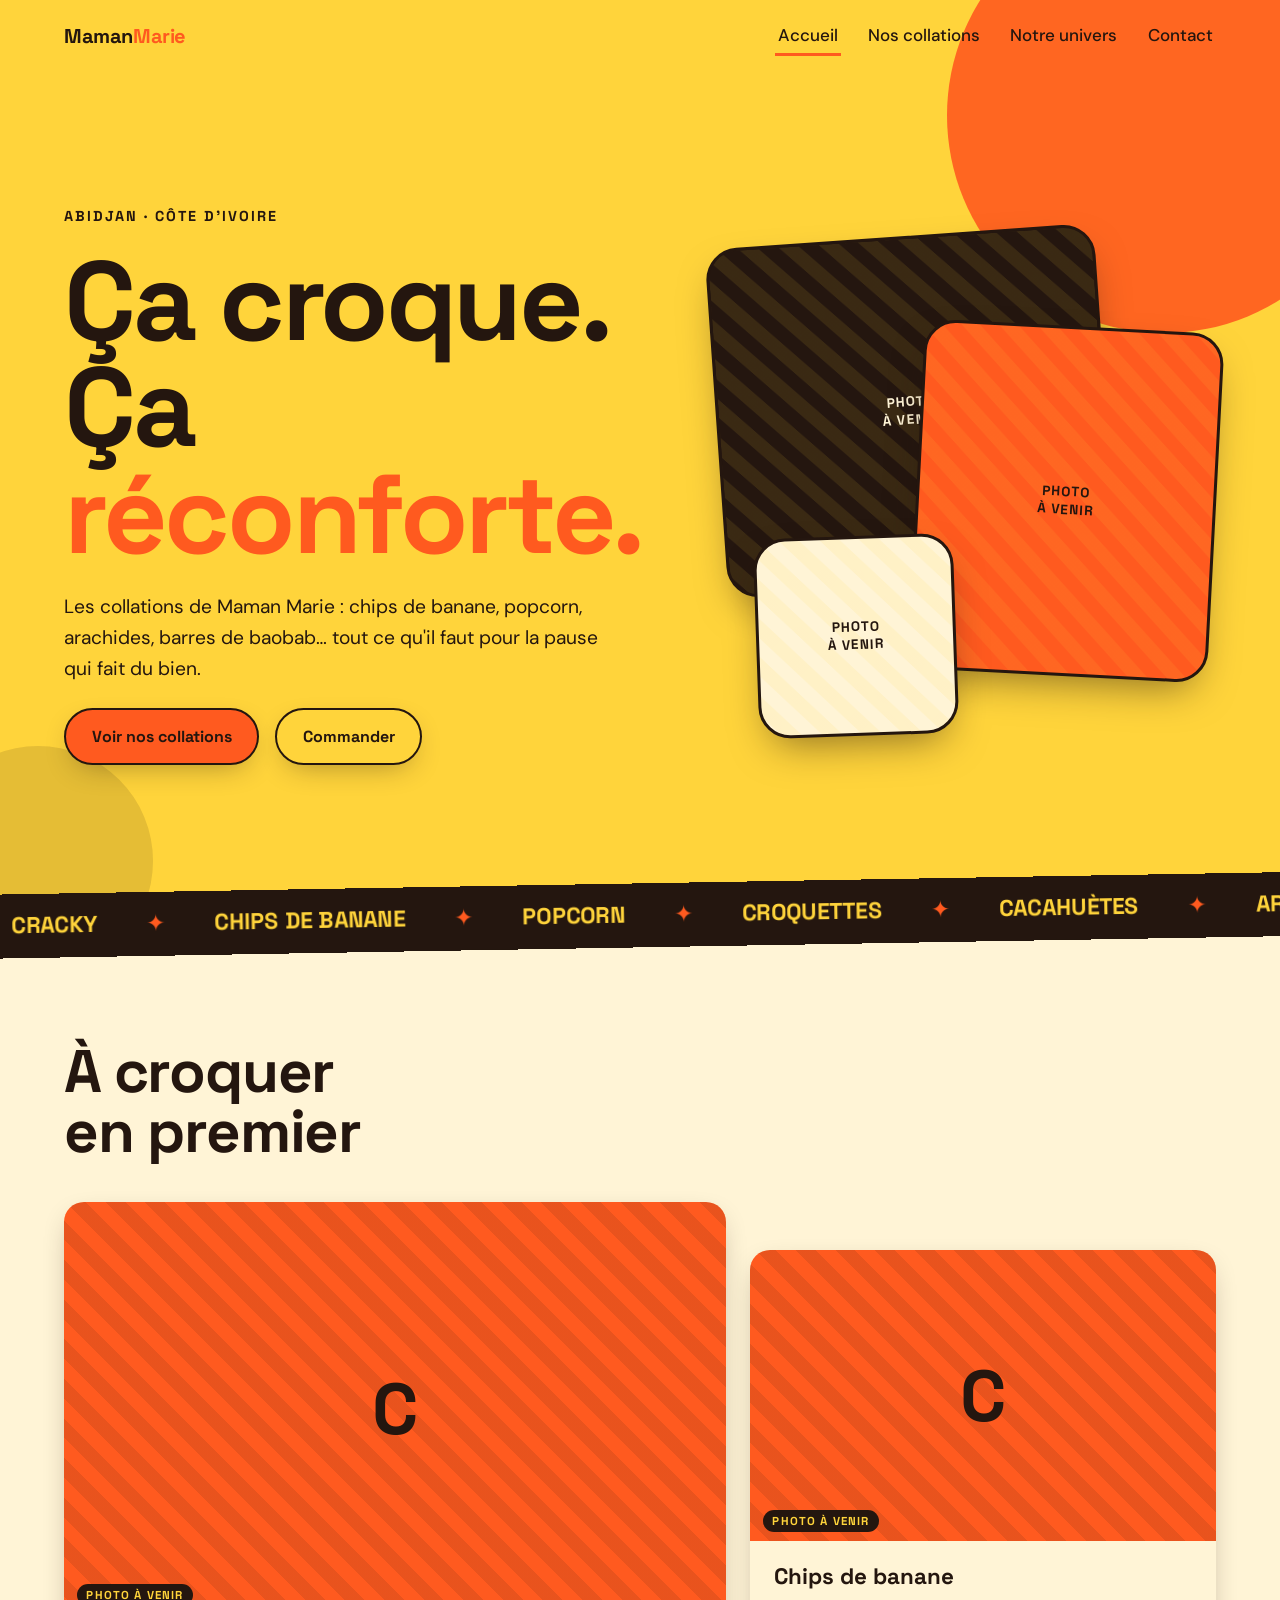
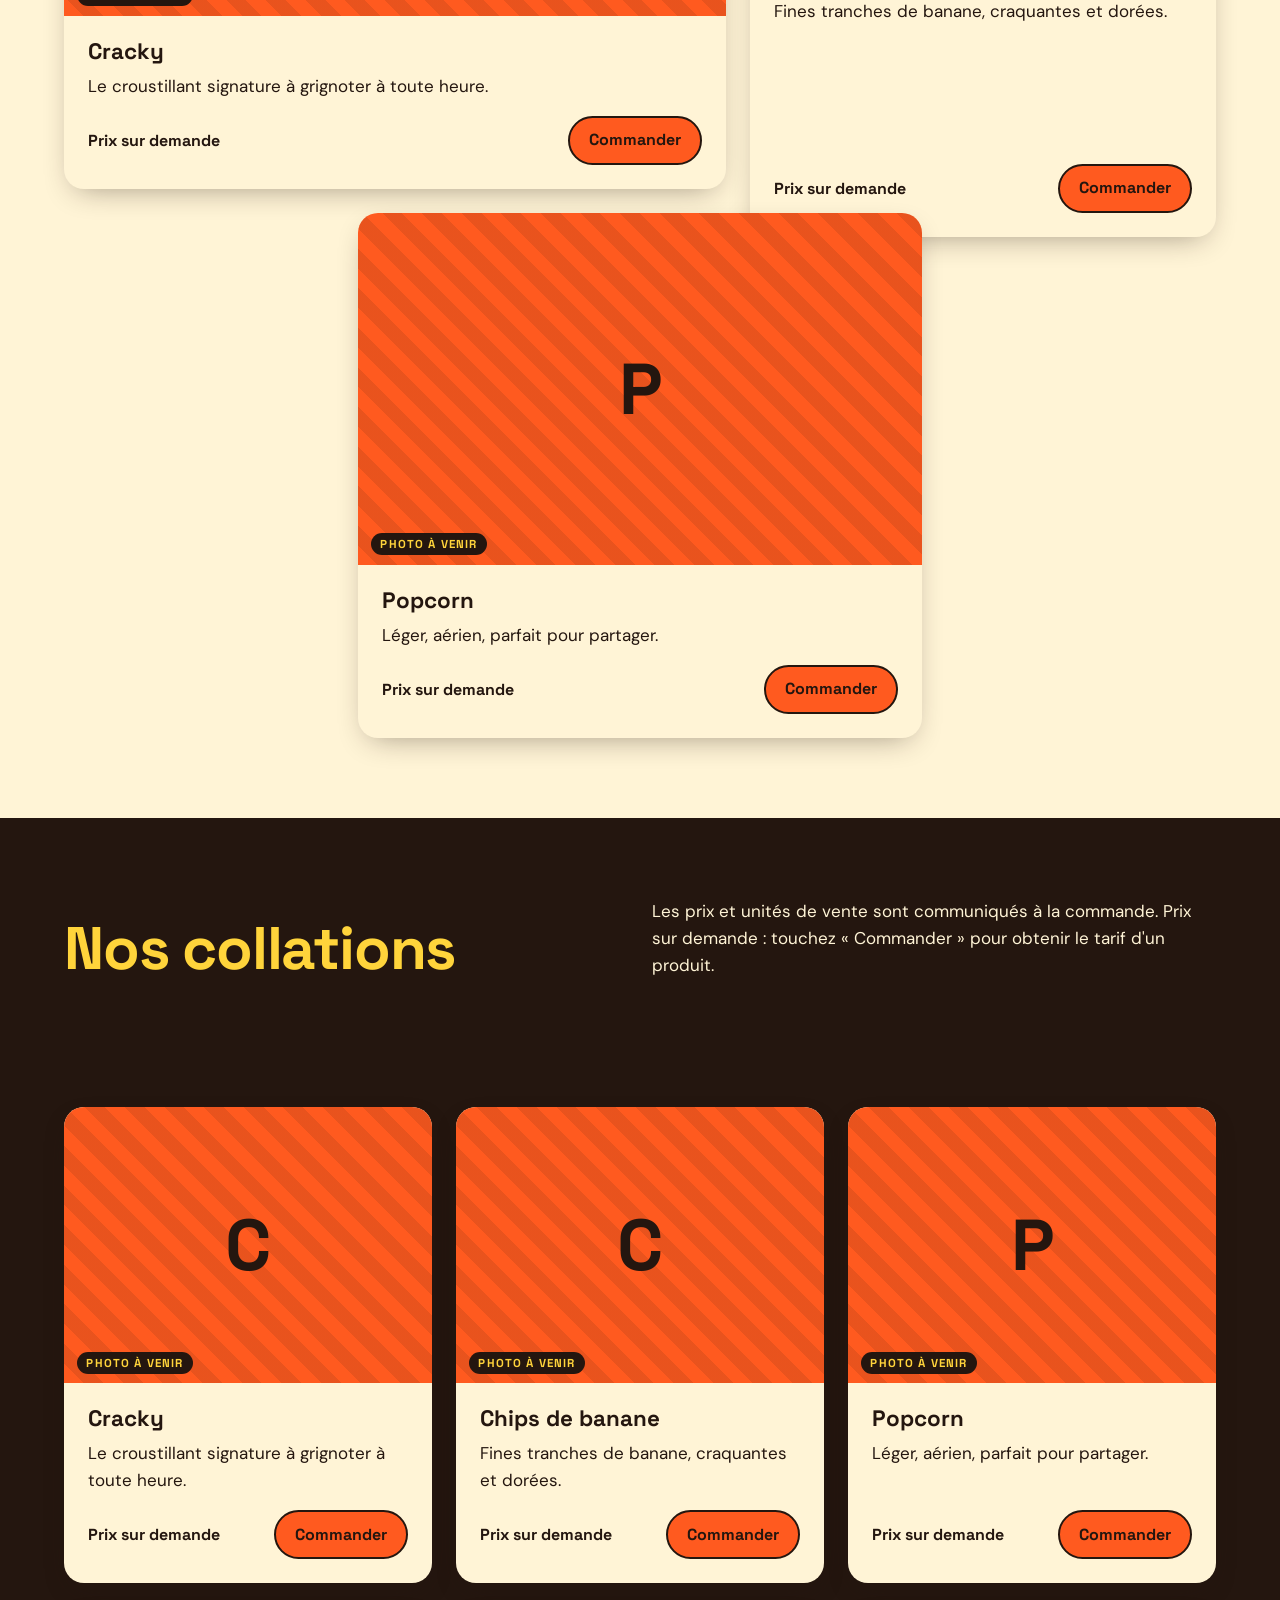
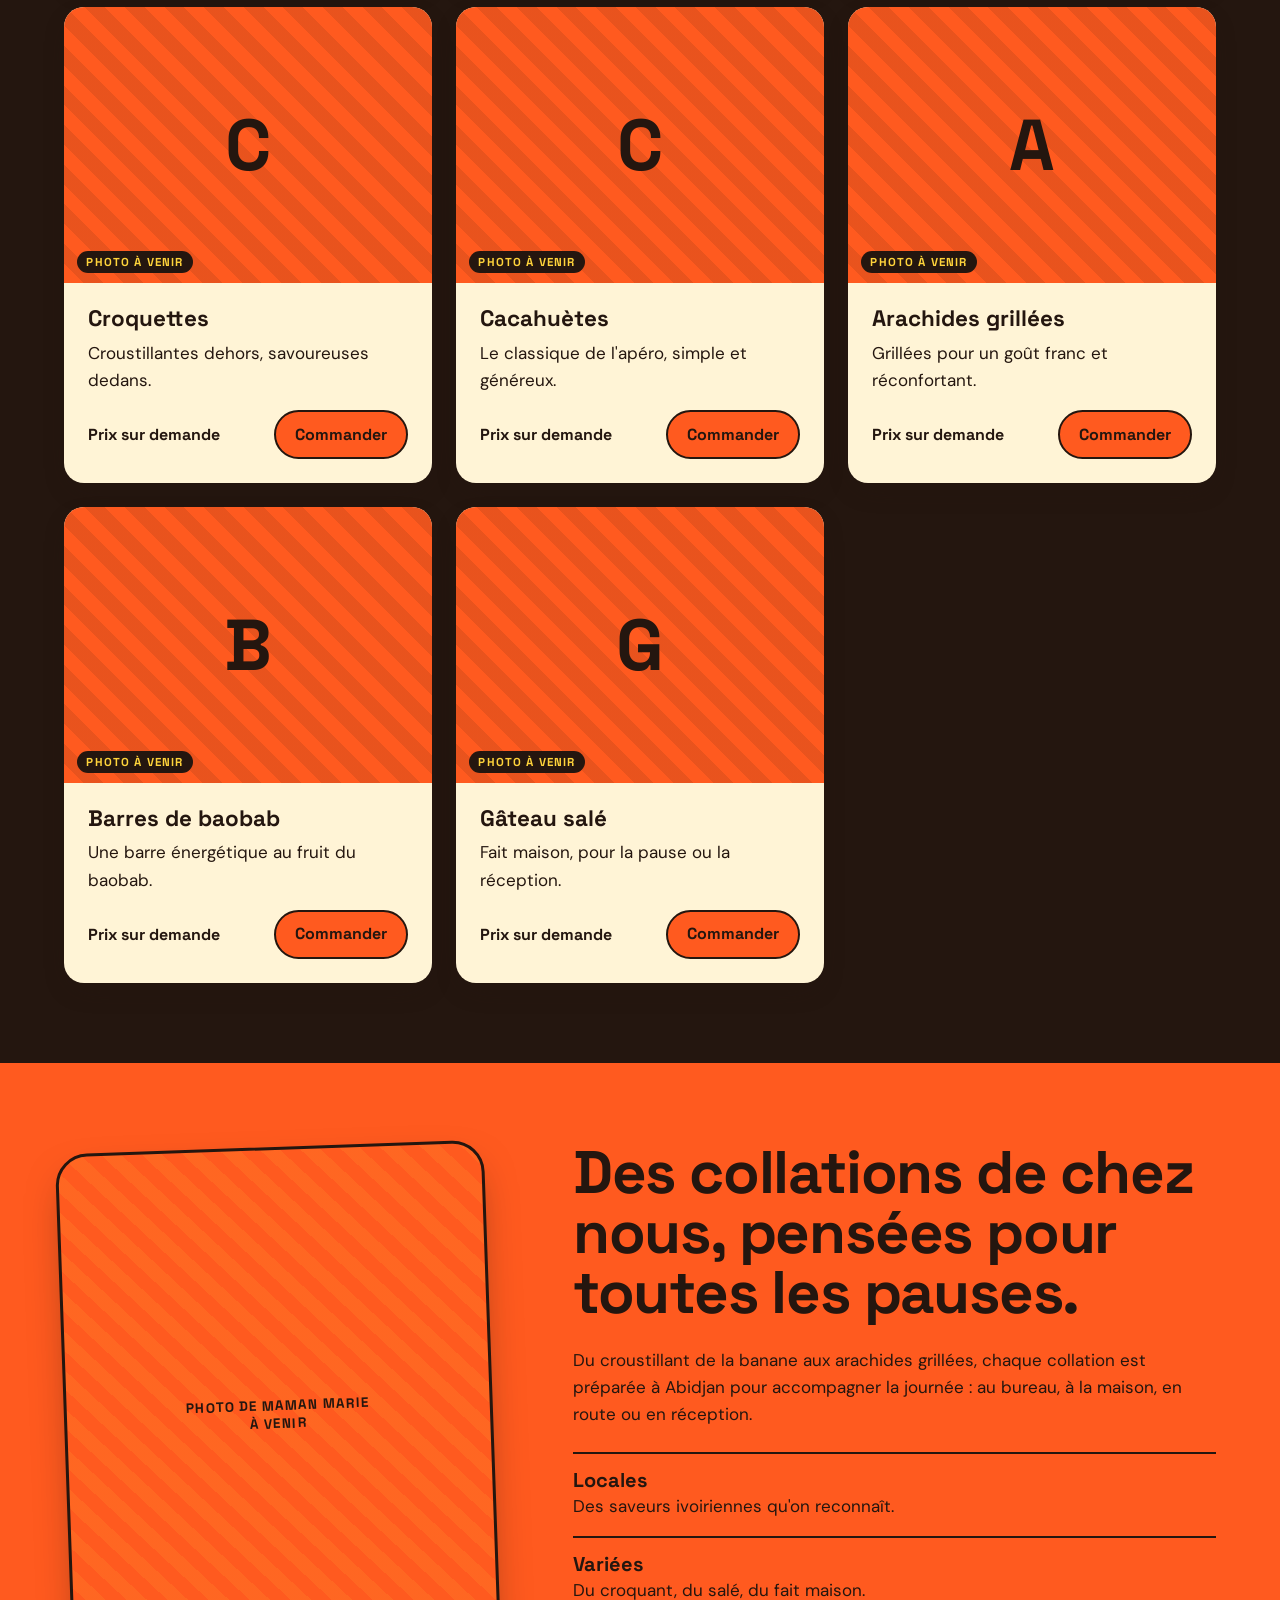
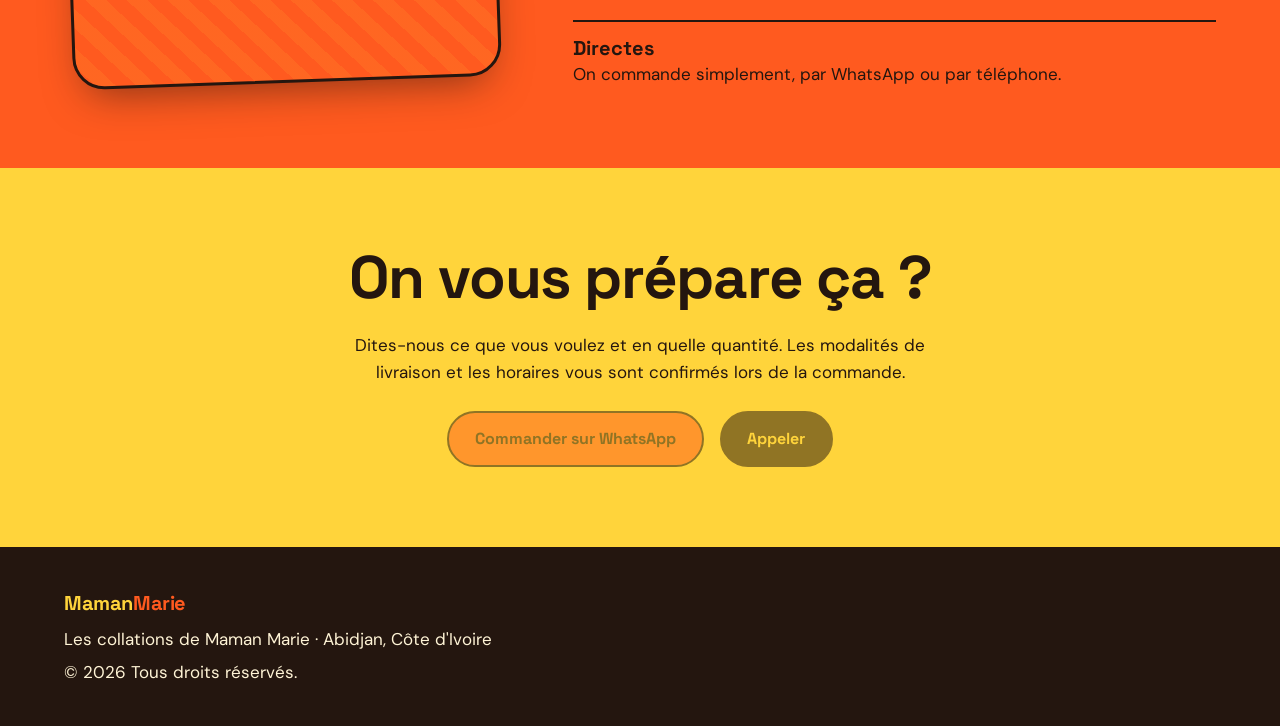
==== maman-marie/index.html @ f8eab205 "Initial commit: site Maman Marie" ====
<!DOCTYPE html>
<html lang="fr">
<head>
<meta charset="utf-8">
<meta name="viewport" content="width=device-width, initial-scale=1">
<title>Les collations de Maman Marie — Collations ivoiriennes à Abidjan</title>
<meta name="description" content="Cracky, chips de banane, popcorn, arachides, barres de baobab, gâteau salé : les collations de Maman Marie, à Abidjan. Commandez par WhatsApp ou par téléphone.">
<meta name="theme-color" content="#24160F">
<link rel="preconnect" href="https://fonts.googleapis.com">
<link rel="preconnect" href="https://fonts.gstatic.com" crossorigin>
<link href="https://fonts.googleapis.com/css2?family=DM+Sans:wght@400;500;700&family=Space+Grotesk:wght@500;700&display=swap" rel="stylesheet">
<link rel="stylesheet" href="assets/css/styles.css">
<script>var d=document.documentElement;d.classList.add('js');try{if(sessionStorage.getItem('intro'))d.classList.add('no-intro');else sessionStorage.setItem('intro','1')}catch(e){}</script>
</head>
<body>
<a class="skip" href="#main">Aller au contenu</a>
<div class="intro" id="intro" aria-hidden="true"><span>Maman Marie</span></div>
<div class="progress" id="progress" aria-hidden="true"></div>

<header class="nav" id="nav">
  <a class="brand" href="#accueil" aria-label="Les collations de Maman Marie — accueil">Maman<b>Marie</b></a>
  <button class="burger" id="burger" aria-expanded="false" aria-controls="menu" aria-label="Ouvrir le menu"><i></i><i></i></button>
  <nav id="menu" class="menu" aria-label="Navigation principale">
    <a href="#accueil">Accueil</a>
    <a href="#collations">Nos collations</a>
    <a href="#univers">Notre univers</a>
    <a href="#contact">Contact</a>
  </nav>
</header>

<main id="main">
<section class="hero" id="accueil" data-section>
  <span class="blob b1" data-parallax="0.08" aria-hidden="true"></span>
  <span class="blob b2" data-parallax="-0.06" aria-hidden="true"></span>
  <div class="hero-text">
    <p class="kicker stage" style="--d:.9s">Abidjan · Côte d'Ivoire</p>
    <h1 class="stage" style="--d:1s">Ça croque.<br>Ça <em>réconforte.</em></h1>
    <p class="lead stage" style="--d:1.15s">Les collations de Maman Marie : chips de banane, popcorn, arachides, barres de baobab… tout ce qu'il faut pour la pause qui fait du bien.</p>
    <div class="actions stage" style="--d:1.3s">
      <a class="btn btn-primary" href="#collations">Voir nos collations</a>
      <a class="btn btn-ghost" href="#contact">Commander</a>
    </div>
  </div>
  <div class="hero-visual stage" style="--d:1.2s" aria-hidden="true">
    <div class="tile t1"><span>Photo<br>à venir</span></div>
    <div class="tile t2"><span>Photo<br>à venir</span></div>
    <div class="tile t3"><span>Photo<br>à venir</span></div>
  </div>
</section>

<div class="marquee" aria-hidden="true"><div><span>Cracky</span><span>Chips de banane</span><span>Popcorn</span><span>Croquettes</span><span>Cacahuètes</span><span>Arachides grillées</span><span>Barres de baobab</span><span>Gâteau salé</span><span>Cracky</span><span>Chips de banane</span><span>Popcorn</span><span>Croquettes</span><span>Cacahuètes</span><span>Arachides grillées</span><span>Barres de baobab</span><span>Gâteau salé</span></div></div>

<section class="featured" aria-labelledby="t-feat">
  <h2 id="t-feat" class="reveal">À croquer<br>en premier</h2>
  <div class="feat-grid" id="featured"></div>
</section>

<section class="catalog" id="collations" data-section aria-labelledby="t-cat">
  <div class="sec-head">
    <h2 id="t-cat" class="reveal">Nos collations</h2>
    <p class="reveal">Les prix et unités de vente sont communiqués à la commande. Prix sur demande : touchez « Commander » pour obtenir le tarif d'un produit.</p>
  </div>
  <div class="filters reveal" role="group" aria-label="Filtrer les collations" id="filters">
    <button class="chip" data-filter="all" aria-pressed="true">Tout</button>
    <button class="chip" data-filter="croustillant" aria-pressed="false">Croustillant</button>
    <button class="chip" data-filter="graines" aria-pressed="false">Graines</button>
    <button class="chip" data-filter="maison" aria-pressed="false">Fait maison</button>
  </div>
  <p class="sr-only" id="count" aria-live="polite"></p>
  <ul class="grid" id="grid"></ul>
  <p class="empty" id="empty" hidden>Aucune collation dans cette catégorie pour le moment. <button class="link" data-filter-reset>Voir tout</button></p>
</section>

<section class="about" id="univers" data-section aria-labelledby="t-about">
  <div class="about-visual reveal" aria-hidden="true"><div class="tile t4"><span>Photo de Maman Marie<br>à venir</span></div></div>
  <div class="about-text">
    <h2 id="t-about" class="reveal">Des collations de chez nous, pensées pour toutes les pauses.</h2>
    <p class="reveal">Du croustillant de la banane aux arachides grillées, chaque collation est préparée à Abidjan pour accompagner la journée : au bureau, à la maison, en route ou en réception.</p>
    <ul class="points reveal">
      <li><b>Locales</b>Des saveurs ivoiriennes qu'on reconnaît.</li>
      <li><b>Variées</b>Du croquant, du salé, du fait maison.</li>
      <li><b>Directes</b>On commande simplement, par WhatsApp ou par téléphone.</li>
    </ul>
  </div>
</section>

<section class="contact" id="contact" data-section aria-labelledby="t-contact">
  <h2 id="t-contact" class="reveal">On vous prépare ça ?</h2>
  <p class="reveal">Dites-nous ce que vous voulez et en quelle quantité. Les modalités de livraison et les horaires vous sont confirmés lors de la commande.</p>
  <div class="actions reveal">
    <a class="btn btn-primary" data-wa href="#contact">Commander sur WhatsApp</a>
    <a class="btn btn-dark" data-call href="#contact">Appeler</a>
  </div>
  <p class="notice" id="contact-notice" hidden>Les numéros de contact seront affichés dès leur confirmation.</p>
</section>
</main>

<footer class="footer">
  <p class="brand">Maman<b>Marie</b></p>
  <p>Les collations de Maman Marie · Abidjan, Côte d'Ivoire</p>
  <p>© <span id="year"></span> Tous droits réservés.</p>
</footer>
<button class="totop" id="totop" aria-label="Retour en haut de page" hidden>↑</button>

<script src="assets/js/config.js"></script>
<script src="assets/js/main.js"></script>
</body>
</html>
---- maman-marie/assets/css/styles.css ----
:root{
  --orange:#FF5A1F;--yellow:#FFD43B;--cocoa:#24160F;
  --cocoa-80:rgba(36,22,15,.8);--cocoa-10:rgba(36,22,15,.1);--cream:#FFF4D6;--orange-d:#E04A12;
  --f-title:"Space Grotesk",system-ui,sans-serif;--f-text:"DM Sans",system-ui,sans-serif;
  --s1:.5rem;--s2:1rem;--s3:1.5rem;--s4:2.5rem;--s5:5rem;
  --r:20px;--r-lg:32px;--sh:0 10px 30px -12px rgba(36,22,15,.45);--sh-hi:0 18px 40px -14px rgba(36,22,15,.55);
  --t:.35s;--ease:cubic-bezier(.22,1,.36,1);--pad:clamp(1.25rem,5vw,4rem);
}
*{box-sizing:border-box;margin:0}
html{scroll-behavior:smooth;scroll-padding-top:5rem}
body{font:400 1.0625rem/1.6 var(--f-text);background:var(--cream);color:var(--cocoa);overflow-x:hidden}
h1,h2,h3,.brand,.btn,.chip{font-family:var(--f-title)}
h1{font-size:clamp(2.9rem,9vw,7rem);line-height:.95;letter-spacing:-.03em}
h1 em{font-style:normal;color:var(--orange)}
h2{font-size:clamp(2rem,5vw,3.75rem);line-height:1;letter-spacing:-.02em}
img{max-width:100%;display:block}
.sr-only{position:absolute;width:1px;height:1px;overflow:hidden;clip:rect(0 0 0 0)}
.skip{position:fixed;left:1rem;top:-4rem;z-index:100;background:var(--yellow);padding:.6rem 1rem;border-radius:8px;font-weight:700}
.skip:focus{top:1rem}
:focus-visible{outline:3px solid var(--cocoa);outline-offset:3px;box-shadow:0 0 0 6px var(--yellow)}

/* Intro (non bloquante) */
.intro{position:fixed;inset:0;z-index:90;background:var(--cocoa);display:grid;place-items:center;pointer-events:none;animation:introOut .9s var(--ease) 1s forwards}
.intro span{font:700 clamp(2rem,8vw,5rem)/1 var(--f-title);color:var(--yellow);opacity:0;animation:introIn .7s var(--ease) .2s forwards}
@keyframes introIn{from{opacity:0;transform:translateY(24px)}to{opacity:1;transform:none}}
@keyframes introOut{to{opacity:0;visibility:hidden;transform:translateY(-8%)}}
.no-intro .intro{display:none}
.progress{position:fixed;top:0;left:0;height:4px;width:100%;background:var(--orange);transform:scaleX(0);transform-origin:0 50%;z-index:70}

/* Navigation */
.nav{position:fixed;inset:0 0 auto 0;z-index:60;display:flex;justify-content:space-between;align-items:center;padding:1rem var(--pad);transition:transform var(--t) var(--ease),background var(--t),padding var(--t)}
.nav.scrolled{background:rgba(36,22,15,.94);backdrop-filter:blur(8px);padding-block:.6rem;color:var(--cream)}
.nav.hidden{transform:translateY(-100%)}
.brand{font-weight:700;font-size:1.25rem;text-decoration:none;color:inherit;letter-spacing:-.02em}
.brand b{color:var(--orange)}
.menu{display:flex;gap:var(--s3)}
.menu a{font-weight:500;text-decoration:none;color:inherit;padding:.4rem .2rem;position:relative}
.menu a::after{content:"";position:absolute;left:0;right:0;bottom:0;height:3px;background:var(--orange);transform:scaleX(0);transform-origin:left;transition:transform var(--t) var(--ease)}
.menu a:hover::after,.menu a.active::after{transform:scaleX(1)}
.burger{display:none;width:48px;height:48px;border:0;background:var(--yellow);border-radius:50%;cursor:pointer;position:relative}
.burger i{position:absolute;left:14px;right:14px;height:3px;background:var(--cocoa);border-radius:2px;transition:transform var(--t) var(--ease)}
.burger i:first-child{top:19px}.burger i:last-child{top:27px}
.burger[aria-expanded=true] i:first-child{transform:translateY(4px) rotate(45deg)}
.burger[aria-expanded=true] i:last-child{transform:translateY(-4px) rotate(-45deg)}

/* Buttons */
.btn{display:inline-flex;align-items:center;justify-content:center;min-height:52px;padding:.85rem 1.6rem;border:2px solid var(--cocoa);border-radius:999px;font-weight:700;font-size:1rem;text-decoration:none;cursor:pointer;color:var(--cocoa);box-shadow:var(--sh);transition:transform var(--t) var(--ease),box-shadow var(--t),background var(--t)}
.btn-primary{background:var(--orange)}
.btn-ghost{background:var(--yellow)}
.btn-dark{background:var(--cocoa);color:var(--yellow)}
.btn:hover{transform:translateY(-3px);box-shadow:var(--sh-hi)}
.btn-primary:hover{background:var(--orange-d)}
.btn:active{transform:translateY(0) scale(.97);box-shadow:none}
.btn[aria-disabled=true],.btn:disabled{opacity:.5;cursor:not-allowed;transform:none;box-shadow:none}
.actions{display:flex;flex-wrap:wrap;gap:var(--s2)}

/* Hero */
.hero{position:relative;min-height:100svh;padding:7rem var(--pad) var(--s4);display:grid;grid-template-columns:1.1fr .9fr;gap:var(--s4);align-items:center;background:var(--yellow);overflow:hidden}
.hero-text{position:relative;z-index:2;display:grid;gap:var(--s3);justify-items:start}
.kicker{font:700 .9rem var(--f-title);letter-spacing:.14em;text-transform:uppercase}
.lead{max-width:34rem;font-size:1.2rem}
.blob{position:absolute;border-radius:50%;pointer-events:none;will-change:transform}
.b1{width:34vw;height:34vw;right:-8vw;top:-8vw;background:var(--orange);opacity:.9}
.b2{width:18vw;height:18vw;left:-6vw;bottom:-6vw;background:var(--cocoa);opacity:.12}
.hero-visual{position:relative;z-index:2;aspect-ratio:1;max-width:34rem;width:100%;justify-self:center}
.tile{position:absolute;display:grid;place-items:center;text-align:center;font:700 .85rem/1.3 var(--f-title);text-transform:uppercase;letter-spacing:.08em;color:var(--cream);background:var(--cocoa);border:3px solid var(--cocoa);border-radius:var(--r-lg);box-shadow:var(--sh-hi);background-image:repeating-linear-gradient(45deg,transparent 0 14px,rgba(255,212,59,.1) 14px 28px)}
.t1{inset:0 22% 30% 0;transform:rotate(-4deg)}
.t2{inset:18% 0 12% 40%;transform:rotate(3deg);background-color:var(--orange);color:var(--cocoa)}
.t3{inset:60% 52% 0 8%;transform:rotate(-2deg);background-color:var(--cream);color:var(--cocoa)}
.t4{position:relative;aspect-ratio:4/5;width:100%;transform:rotate(-2deg);background-color:var(--orange);color:var(--cocoa)}
.js .stage{opacity:0;transform:translateY(28px);animation:stageIn .8s var(--ease) var(--d,0s) forwards}
.no-intro .stage{animation-delay:0s}
@keyframes stageIn{to{opacity:1;transform:none}}

/* Marquee */
.marquee{background:var(--cocoa);color:var(--yellow);overflow:hidden;white-space:nowrap;padding:1rem 0;transform:rotate(-1deg) scale(1.02);margin:-1rem 0 0;position:relative;z-index:3}
.marquee div{display:inline-flex;animation:slide 40s linear infinite}
.marquee span{font:700 1.4rem var(--f-title);padding:0 1.5rem;text-transform:uppercase}
.marquee span::after{content:"✦";margin-left:3rem;color:var(--orange)}
@keyframes slide{to{transform:translateX(-50%)}}

/* Sections */
section{padding:var(--s5) var(--pad)}
.featured{padding-top:calc(var(--s5) + 1rem)}
.feat-grid{display:grid;grid-template-columns:repeat(12,1fr);gap:var(--s3);margin-top:var(--s4)}
.feat-grid .card:nth-child(1){grid-column:span 7}
.feat-grid .card:nth-child(2){grid-column:span 5;margin-top:3rem}
.feat-grid .card:nth-child(3){grid-column:4 / span 6}
.catalog{background:var(--cocoa);color:var(--cream)}
.catalog h2{color:var(--yellow)}
.sec-head{display:grid;grid-template-columns:1fr 1fr;gap:var(--s3);align-items:end;margin-bottom:var(--s4)}
.filters{display:flex;flex-wrap:wrap;gap:var(--s1);margin-bottom:var(--s4)}
.chip{min-height:48px;padding:.5rem 1.3rem;border-radius:999px;border:2px solid var(--yellow);background:transparent;color:var(--yellow);font-weight:700;font-size:1rem;cursor:pointer;transition:background var(--t),color var(--t),transform var(--t) var(--ease)}
.chip:hover{transform:translateY(-2px)}
.chip[aria-pressed=true]{background:var(--yellow);color:var(--cocoa)}
.grid{list-style:none;padding:0;display:grid;grid-template-columns:repeat(auto-fill,minmax(min(100%,17rem),1fr));gap:var(--s3)}
.empty{text-align:center;padding:var(--s4);font-size:1.2rem}
.link{background:none;border:0;color:var(--yellow);font:inherit;text-decoration:underline;cursor:pointer;min-height:44px}

/* Cards */
.card{background:var(--cream);color:var(--cocoa);border-radius:var(--r);overflow:hidden;display:flex;flex-direction:column;box-shadow:var(--sh);transition:transform var(--t) var(--ease),box-shadow var(--t);height:100%}
.card:hover{transform:translateY(-6px);box-shadow:var(--sh-hi)}
.card .media{aspect-ratio:4/3;overflow:hidden;background:var(--cocoa);display:grid;place-items:center;position:relative}
.card .media img,.card .ph{width:100%;height:100%;object-fit:cover;transition:transform .6s var(--ease)}
.card:hover .media img,.card:hover .ph{transform:scale(1.06)}
.ph{display:grid;place-items:center;background:var(--orange);background-image:repeating-linear-gradient(45deg,transparent 0 14px,rgba(36,22,15,.1) 14px 28px)}
.ph b{font:700 clamp(3rem,8vw,4.5rem) var(--f-title);color:var(--cocoa)}
.ph small{position:absolute;bottom:.6rem;left:.8rem;font:700 .72rem var(--f-title);letter-spacing:.1em;text-transform:uppercase;background:var(--cocoa);color:var(--yellow);padding:.25rem .6rem;border-radius:99px}
.card .body{padding:var(--s3);display:flex;flex-direction:column;gap:.5rem;flex:1}
.card h3{font-size:1.4rem;line-height:1.1}
.card p{flex:1}
.card .row{display:flex;justify-content:space-between;align-items:center;gap:var(--s2);margin-top:var(--s1)}
.price{font:700 1rem var(--f-title)}
.card .btn{min-height:48px;padding:.6rem 1.2rem;box-shadow:none}
.feat-grid .card .media{aspect-ratio:16/10}

/* About */
.about{display:grid;grid-template-columns:.8fr 1.2fr;gap:var(--s5);align-items:center;background:var(--orange)}
.about h2{margin-bottom:var(--s3)}
.points{list-style:none;padding:0;margin-top:var(--s3);display:grid;gap:var(--s2)}
.points li{border-top:2px solid var(--cocoa);padding-top:.8rem}
.points b{font:700 1.25rem var(--f-title);display:block}

/* Contact */
.contact{background:var(--yellow);text-align:center;display:grid;justify-items:center;gap:var(--s3)}
.contact p{max-width:36rem}
.contact .actions{justify-content:center}
.notice{font-weight:700;background:var(--cocoa);color:var(--yellow);padding:.6rem 1rem;border-radius:12px}
.footer{background:var(--cocoa);color:var(--cream);padding:var(--s4) var(--pad);display:grid;gap:.4rem;justify-items:start}
.footer .brand{color:var(--yellow)}
.totop{position:fixed;right:1rem;bottom:1rem;width:52px;height:52px;border-radius:50%;border:2px solid var(--cocoa);background:var(--yellow);font-size:1.4rem;cursor:pointer;z-index:55;box-shadow:var(--sh);transition:transform var(--t) var(--ease)}
.totop:hover{transform:translateY(-3px)}

/* Scroll reveal */
.js .reveal,.js .card{opacity:0;transform:translateY(32px);transition:opacity .8s var(--ease),transform .8s var(--ease),box-shadow var(--t)}
.js .reveal.in,.js .card.in{opacity:1;transform:none}
.js .card.in:hover{transform:translateY(-6px)}

@media (max-width:860px){
  .burger{display:block;z-index:2}
  .menu{position:fixed;inset:0;background:var(--cocoa);flex-direction:column;justify-content:center;align-items:center;gap:var(--s3);clip-path:circle(0 at calc(100% - 2.5rem) 2.5rem);transition:clip-path .6s var(--ease);visibility:hidden}
  .menu.open{clip-path:circle(150% at calc(100% - 2.5rem) 2.5rem);visibility:visible}
  .menu a{font:700 2rem var(--f-title);color:var(--yellow)}
  .hero{grid-template-columns:1fr;padding-top:6.5rem}
  .hero-visual{max-width:22rem;order:-1;aspect-ratio:1.2}
  .sec-head,.about{grid-template-columns:1fr}
  .about-visual{max-width:20rem}
  .feat-grid{display:flex;flex-direction:column}
  .feat-grid .card:nth-child(n){margin-top:0}
  section{padding-block:3.5rem}
  .btn{width:100%}
  .card .btn{width:auto}
  .actions{width:100%}
}
@media (prefers-reduced-motion:reduce){
  *,*::before,*::after{animation-duration:.01ms!important;animation-iteration-count:1!important;transition-duration:.01ms!important}
  html{scroll-behavior:auto}.intro{display:none}.marquee div{animation:none}
}
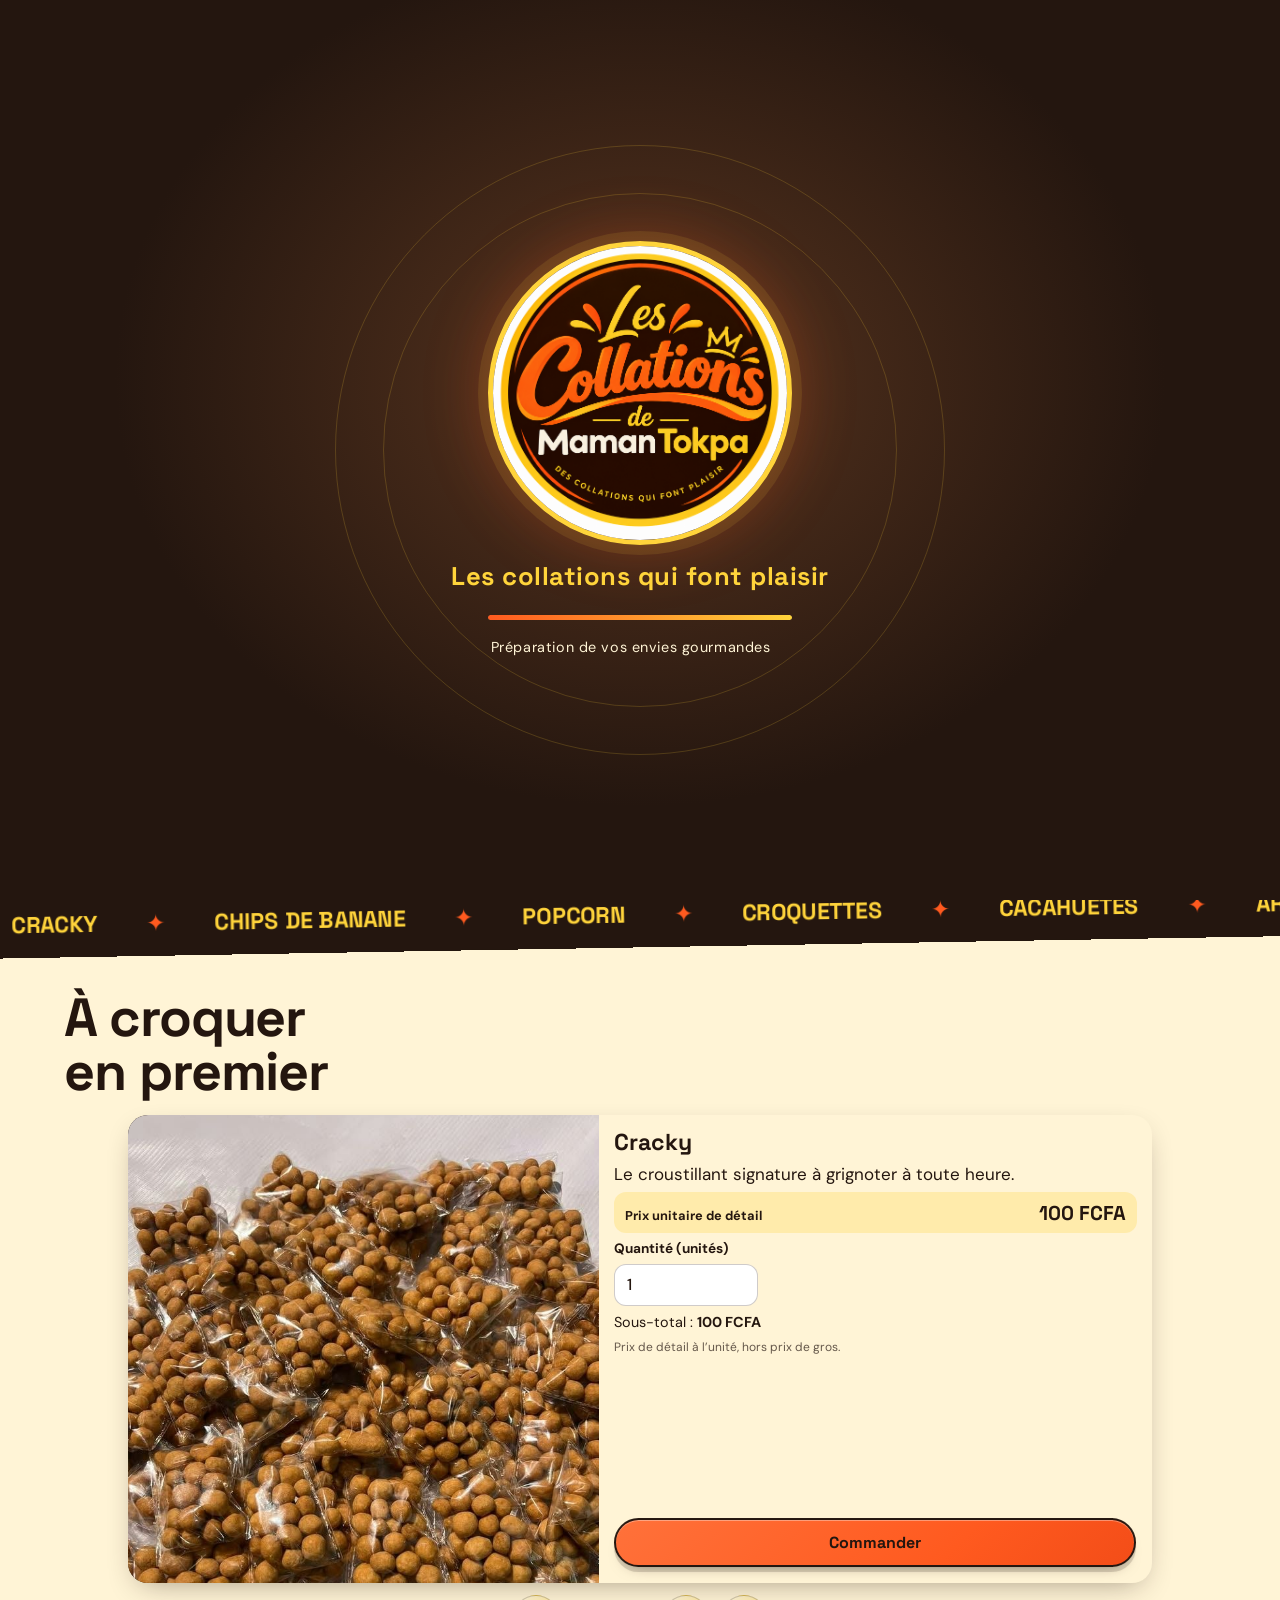
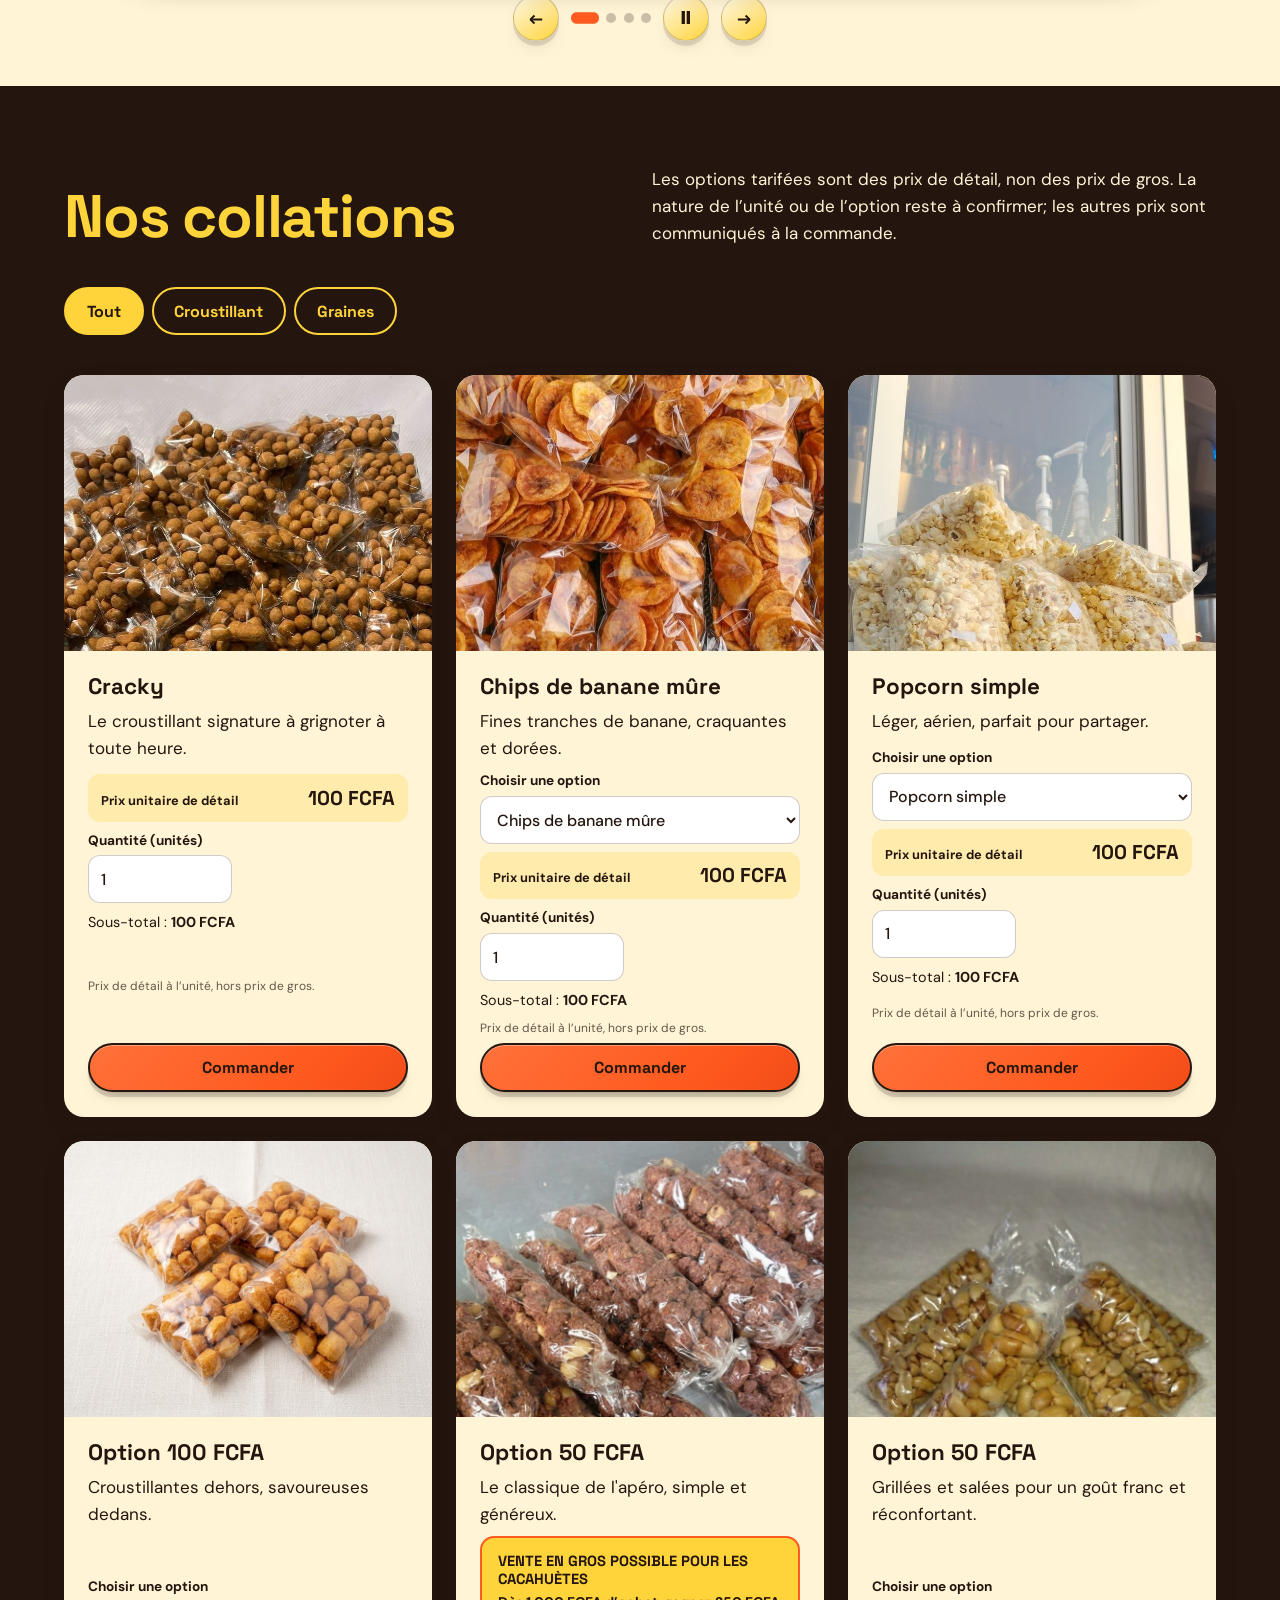
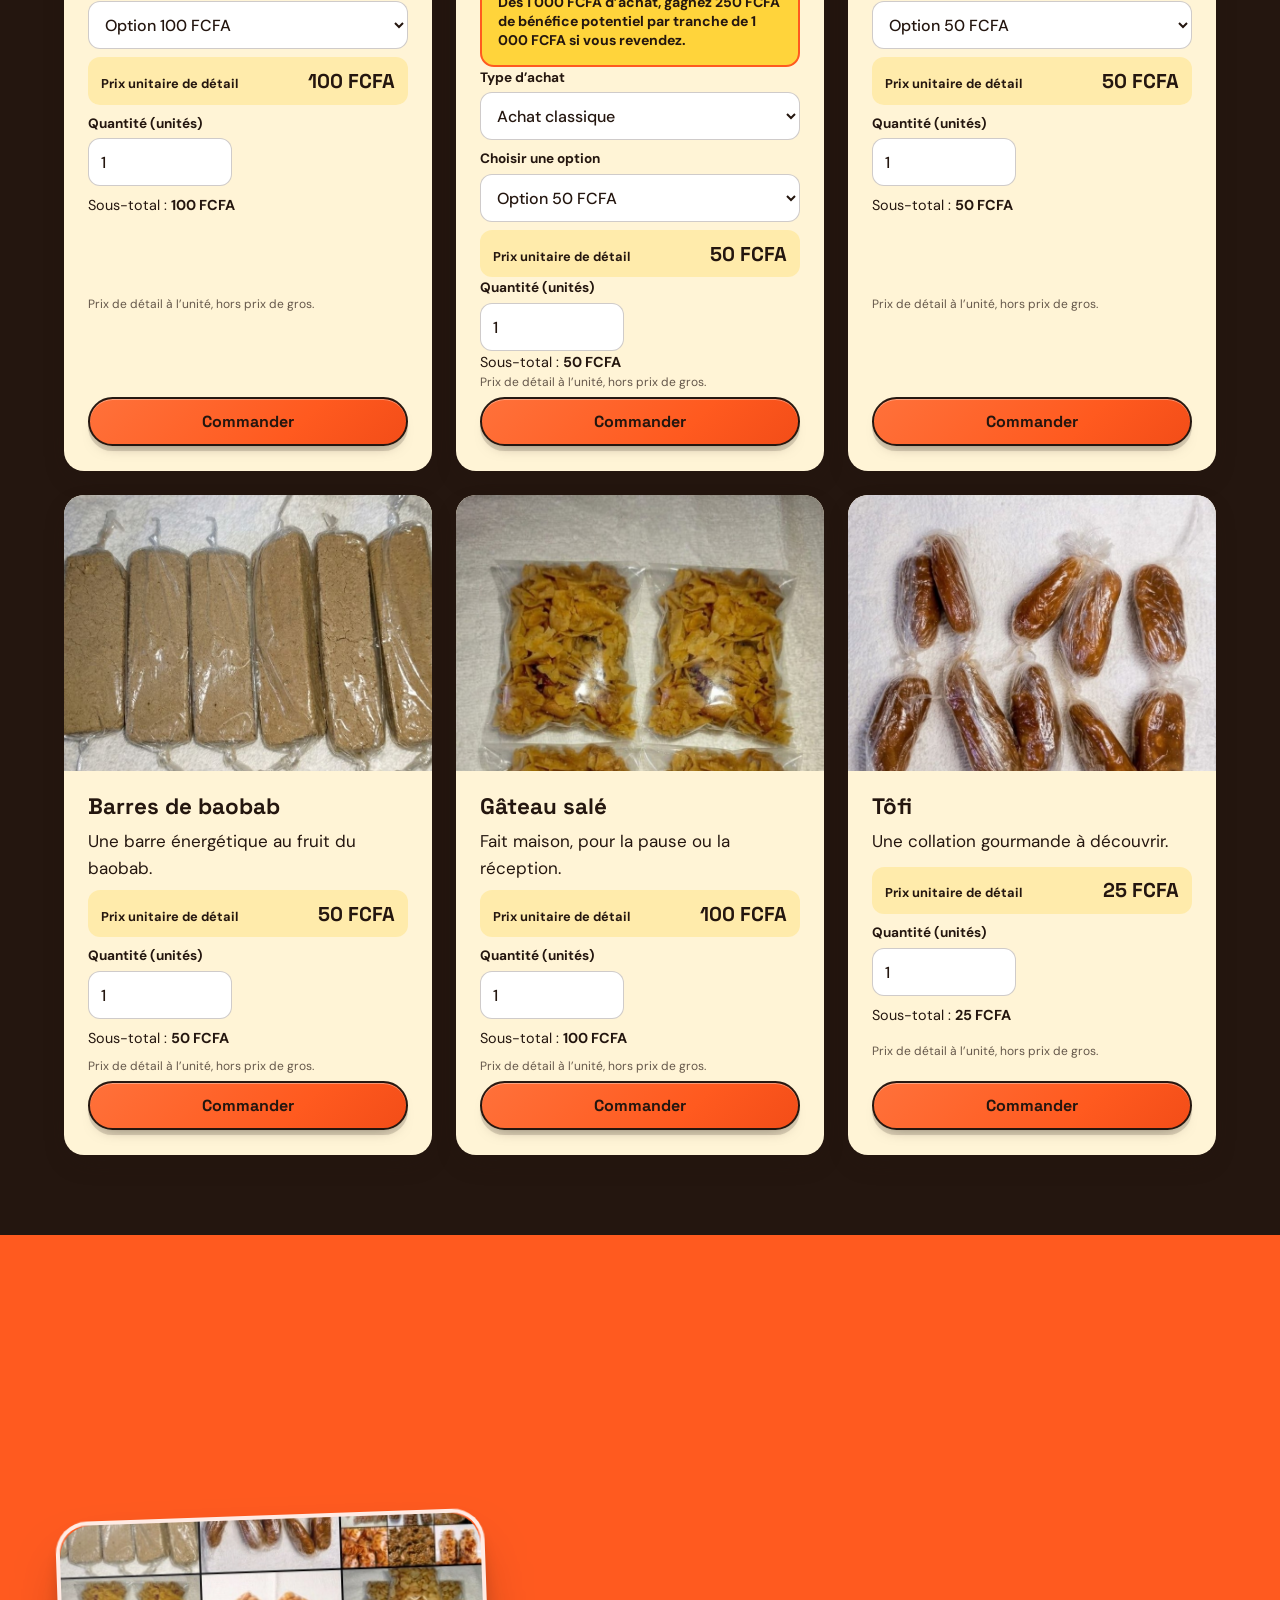
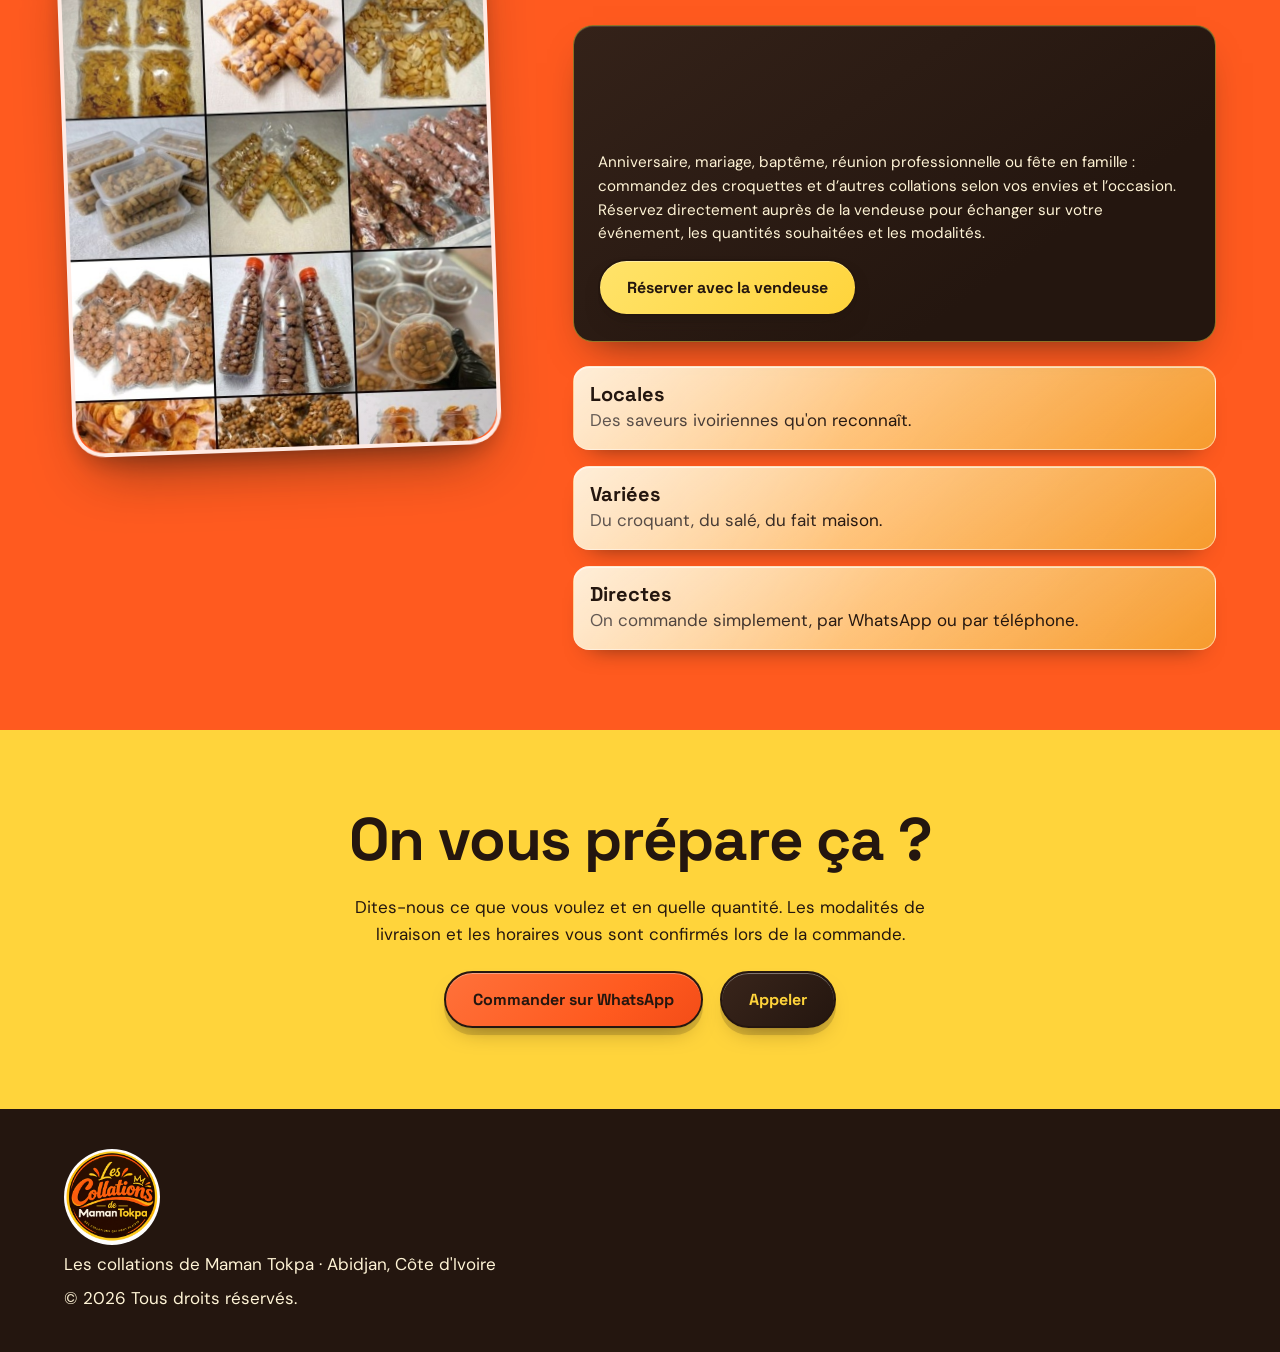
==== commit a8ffb35c: "Add Cloudflare admin catalog publishing Add the Cloudflare Pages administration panel, GitHub-backed" ====
--- a/maman-marie/index.html
+++ b/maman-marie/index.html
@@ -3,8 +3,8 @@
 <head>
 <meta charset="utf-8">
 <meta name="viewport" content="width=device-width, initial-scale=1">
-<title>Les collations de Maman Marie — Collations ivoiriennes à Abidjan</title>
-<meta name="description" content="Cracky, chips de banane, popcorn, arachides, barres de baobab, gâteau salé : les collations de Maman Marie, à Abidjan. Commandez par WhatsApp ou par téléphone.">
+<title>Les collations de Maman Tokpa — Collations ivoiriennes à Abidjan</title>
+<meta name="description" content="Cracky, chips de banane, popcorn, arachides, barres de baobab, gâteau salé : les collations de Maman Tokpa, à Abidjan. Commandez par WhatsApp ou par téléphone.">
 <meta name="theme-color" content="#24160F">
 <link rel="preconnect" href="https://fonts.googleapis.com">
 <link rel="preconnect" href="https://fonts.gstatic.com" crossorigin>
@@ -14,11 +14,18 @@
 </head>
 <body>
 <a class="skip" href="#main">Aller au contenu</a>
-<div class="intro" id="intro" aria-hidden="true"><span>Maman Marie</span></div>
+<div class="intro" id="intro" aria-hidden="true">
+  <div class="intro-content">
+    <img src="assets/img/logo.png" alt="">
+    <p class="intro-tagline">Les collations qui font plaisir</p>
+    <div class="intro-loader"><span></span></div>
+    <p class="intro-loading">Préparation de vos envies gourmandes<span class="loading-dots"></span></p>
+  </div>
+</div>
 <div class="progress" id="progress" aria-hidden="true"></div>
 
 <header class="nav" id="nav">
-  <a class="brand" href="#accueil" aria-label="Les collations de Maman Marie — accueil">Maman<b>Marie</b></a>
+  <a class="brand" href="#accueil" aria-label="Les collations de Maman Tokpa — accueil"><img class="brand-logo" src="assets/img/logo.png" alt=""><span class="brand-name">Les collations de <b>Maman Tokpa</b></span></a>
   <button class="burger" id="burger" aria-expanded="false" aria-controls="menu" aria-label="Ouvrir le menu"><i></i><i></i></button>
   <nav id="menu" class="menu" aria-label="Navigation principale">
     <a href="#accueil">Accueil</a>
@@ -35,36 +42,44 @@
   <div class="hero-text">
     <p class="kicker stage" style="--d:.9s">Abidjan · Côte d'Ivoire</p>
     <h1 class="stage" style="--d:1s">Ça croque.<br>Ça <em>réconforte.</em></h1>
-    <p class="lead stage" style="--d:1.15s">Les collations de Maman Marie : chips de banane, popcorn, arachides, barres de baobab… tout ce qu'il faut pour la pause qui fait du bien.</p>
+    <p class="lead stage" style="--d:1.15s">Les collations de Maman Tokpa : chips de banane, popcorn, arachides, barres de baobab… tout ce qu'il faut pour la pause qui fait du bien.</p>
     <div class="actions stage" style="--d:1.3s">
       <a class="btn btn-primary" href="#collations">Voir nos collations</a>
       <a class="btn btn-ghost" href="#contact">Commander</a>
     </div>
   </div>
   <div class="hero-visual stage" style="--d:1.2s" aria-hidden="true">
-    <div class="tile t1"><span>Photo<br>à venir</span></div>
-    <div class="tile t2"><span>Photo<br>à venir</span></div>
-    <div class="tile t3"><span>Photo<br>à venir</span></div>
+    <div class="tile t1"><img src="assets/img/hero-arachides.jpg" alt=""></div>
+    <div class="tile t2"><img src="assets/img/hero-chips.jpg" alt=""></div>
+    <div class="tile t3"><img src="assets/img/hero-croquettes.jpg" alt=""></div>
   </div>
 </section>
 
-<div class="marquee" aria-hidden="true"><div><span>Cracky</span><span>Chips de banane</span><span>Popcorn</span><span>Croquettes</span><span>Cacahuètes</span><span>Arachides grillées</span><span>Barres de baobab</span><span>Gâteau salé</span><span>Cracky</span><span>Chips de banane</span><span>Popcorn</span><span>Croquettes</span><span>Cacahuètes</span><span>Arachides grillées</span><span>Barres de baobab</span><span>Gâteau salé</span></div></div>
+<div class="marquee" aria-hidden="true"><div><span>Cracky</span><span>Chips de banane</span><span>Popcorn</span><span>Croquettes</span><span>Cacahuètes</span><span>Arachides grillées</span><span>Barres de baobab</span><span>Gâteau salé</span><span>Tôfi</span><span>Cracky</span><span>Chips de banane</span><span>Popcorn</span><span>Croquettes</span><span>Cacahuètes</span><span>Arachides grillées</span><span>Barres de baobab</span><span>Gâteau salé</span><span>Tôfi</span></div></div>
 
 <section class="featured" aria-labelledby="t-feat">
   <h2 id="t-feat" class="reveal">À croquer<br>en premier</h2>
-  <div class="feat-grid" id="featured"></div>
+  <div class="featured-carousel" id="featured-carousel" role="region" aria-roledescription="carrousel" aria-label="Sélection de collations">
+    <div class="feat-grid" id="featured"></div>
+    <div class="carousel-controls">
+      <button class="carousel-control" type="button" data-featured-previous aria-label="Collation précédente">←</button>
+      <div class="carousel-indicators" role="group" aria-label="Choisir une collation"></div>
+      <button class="carousel-control" type="button" data-featured-toggle aria-label="Mettre le carrousel en pause" aria-pressed="false">Ⅱ</button>
+      <button class="carousel-control" type="button" data-featured-next aria-label="Collation suivante">→</button>
+    </div>
+    <p class="sr-only" data-featured-status aria-live="polite"></p>
+  </div>
 </section>
 
 <section class="catalog" id="collations" data-section aria-labelledby="t-cat">
   <div class="sec-head">
     <h2 id="t-cat" class="reveal">Nos collations</h2>
-    <p class="reveal">Les prix et unités de vente sont communiqués à la commande. Prix sur demande : touchez « Commander » pour obtenir le tarif d'un produit.</p>
+    <p class="reveal">Les options tarifées sont des prix de détail, non des prix de gros. La nature de l’unité ou de l’option reste à confirmer; les autres prix sont communiqués à la commande.</p>
   </div>
   <div class="filters reveal" role="group" aria-label="Filtrer les collations" id="filters">
     <button class="chip" data-filter="all" aria-pressed="true">Tout</button>
     <button class="chip" data-filter="croustillant" aria-pressed="false">Croustillant</button>
     <button class="chip" data-filter="graines" aria-pressed="false">Graines</button>
-    <button class="chip" data-filter="maison" aria-pressed="false">Fait maison</button>
   </div>
   <p class="sr-only" id="count" aria-live="polite"></p>
   <ul class="grid" id="grid"></ul>
@@ -72,10 +87,16 @@
 </section>
 
 <section class="about" id="univers" data-section aria-labelledby="t-about">
-  <div class="about-visual reveal" aria-hidden="true"><div class="tile t4"><span>Photo de Maman Marie<br>à venir</span></div></div>
+  <div class="about-visual reveal" aria-hidden="true"><div class="tile t4"><img src="assets/img/collage-produits.jpg" alt="" loading="lazy" decoding="async"></div></div>
   <div class="about-text">
     <h2 id="t-about" class="reveal">Des collations de chez nous, pensées pour toutes les pauses.</h2>
     <p class="reveal">Du croustillant de la banane aux arachides grillées, chaque collation est préparée à Abidjan pour accompagner la journée : au bureau, à la maison, en route ou en réception.</p>
+    <aside class="event-offer reveal">
+      <p class="event-kicker">À partager lors de vos événements</p>
+      <h3>Vos collations préférées, préparées sur mesure.</h3>
+      <p>Anniversaire, mariage, baptême, réunion professionnelle ou fête en famille : commandez des croquettes et d’autres collations selon vos envies et l’occasion. Réservez directement auprès de la vendeuse pour échanger sur votre événement, les quantités souhaitées et les modalités.</p>
+      <a class="btn btn-ghost" href="#contact">Réserver avec la vendeuse</a>
+    </aside>
     <ul class="points reveal">
       <li><b>Locales</b>Des saveurs ivoiriennes qu'on reconnaît.</li>
       <li><b>Variées</b>Du croquant, du salé, du fait maison.</li>
@@ -96,13 +117,13 @@
 </main>
 
 <footer class="footer">
-  <p class="brand">Maman<b>Marie</b></p>
-  <p>Les collations de Maman Marie · Abidjan, Côte d'Ivoire</p>
+  <p class="brand"><img class="footer-logo" src="assets/img/logo.png" alt="Les collations de Maman Tokpa"></p>
+  <p>Les collations de Maman Tokpa · Abidjan, Côte d'Ivoire</p>
   <p>© <span id="year"></span> Tous droits réservés.</p>
 </footer>
 <button class="totop" id="totop" aria-label="Retour en haut de page" hidden>↑</button>
 
 <script src="assets/js/config.js"></script>
-<script src="assets/js/main.js"></script>
+<script src="assets/js/site-loader.js"></script>
 </body>
 </html>
--- a/maman-marie/assets/css/styles.css
+++ b/maman-marie/assets/css/styles.css
@@ -20,23 +20,53 @@
 :focus-visible{outline:3px solid var(--cocoa);outline-offset:3px;box-shadow:0 0 0 6px var(--yellow)}
 
 /* Intro (non bloquante) */
-.intro{position:fixed;inset:0;z-index:90;background:var(--cocoa);display:grid;place-items:center;pointer-events:none;animation:introOut .9s var(--ease) 1s forwards}
-.intro span{font:700 clamp(2rem,8vw,5rem)/1 var(--f-title);color:var(--yellow);opacity:0;animation:introIn .7s var(--ease) .2s forwards}
-@keyframes introIn{from{opacity:0;transform:translateY(24px)}to{opacity:1;transform:none}}
-@keyframes introOut{to{opacity:0;visibility:hidden;transform:translateY(-8%)}}
+.intro{position:fixed;inset:0;z-index:90;overflow:hidden;background:radial-gradient(ellipse at 50% 42%,#59351f 0%,var(--cocoa) 58%);display:grid;place-items:center;pointer-events:none;transition:opacity .3s var(--ease)}
+.intro.intro-settle::before,.intro.intro-settle::after{opacity:0}
+.intro.intro-settle .intro-content>:not(img){opacity:0;transition:opacity .5s var(--ease)}
+.intro.intro-fading{opacity:0}
+.intro-trail{position:absolute;inset:0;z-index:1;width:100%;height:100%;overflow:visible}
+.intro-trail path{fill:none;stroke:var(--yellow);stroke-width:3;stroke-linecap:round;filter:drop-shadow(0 0 6px var(--yellow)) drop-shadow(0 0 15px var(--orange))}
+.intro.is-done{display:none}
+.intro-moving .brand-logo{opacity:0}
+.intro::before,.intro::after{content:"";position:absolute;width:min(78vw,32rem);aspect-ratio:1;border:1px solid rgba(255,212,59,.18);border-radius:50%;animation:halo 4s ease-in-out infinite}
+.intro::after{width:min(92vw,38rem);animation-delay:-2s}
+.intro-content{position:relative;z-index:2;display:grid;justify-items:center;gap:1rem;padding:1.5rem;text-align:center}
+.intro img{width:clamp(13rem,38vw,19rem);aspect-ratio:1;object-fit:cover;border:5px solid var(--yellow);border-radius:50%;box-shadow:0 0 0 10px rgba(255,212,59,.1),0 0 65px rgba(255,90,31,.32);opacity:0;animation:introLogoIn .9s var(--ease) .2s forwards}
+.intro-tagline{font:700 clamp(1.1rem,3vw,1.6rem)/1.2 var(--f-title);color:var(--yellow);letter-spacing:.02em;opacity:0;animation:introCaptionIn .7s var(--ease) .7s forwards}
+.intro-loader{width:min(68vw,19rem);height:5px;margin-top:.45rem;overflow:hidden;border-radius:99px;background:rgba(255,244,214,.18)}
+.intro-loader span{display:block;width:0;height:100%;border-radius:inherit;background:linear-gradient(90deg,var(--orange),var(--yellow));box-shadow:0 0 16px rgba(255,212,59,.75);animation:loadingProgress 4.1s cubic-bezier(.2,.7,.2,1) .5s forwards}
+.intro-loading{color:var(--cream);font-size:.9rem;letter-spacing:.04em;opacity:0;animation:introCaptionIn .7s var(--ease) .9s forwards}
+.loading-dots::after{content:"";display:inline-block;width:1.3em;text-align:left;animation:loadingDots 1.2s steps(4,end) infinite}
+@keyframes introLogoIn{from{opacity:0;transform:translateY(24px) scale(.82) rotate(-8deg)}to{opacity:1;transform:none}}
+@keyframes introCaptionIn{from{opacity:0;transform:translateY(10px)}to{opacity:1;transform:none}}
+@keyframes loadingProgress{to{width:100%}}
+@keyframes loadingDots{0%{content:""}25%{content:"."}50%{content:".."}75%,100%{content:"..."}}
+@keyframes halo{50%{transform:scale(1.06);opacity:.45}}
+@keyframes introOut{to{opacity:0;visibility:hidden;transform:scale(1.03)}}
+html:not(.js) .intro{animation:introOut .8s var(--ease) 5.2s forwards}
 .no-intro .intro{display:none}
 .progress{position:fixed;top:0;left:0;height:4px;width:100%;background:var(--orange);transform:scaleX(0);transform-origin:0 50%;z-index:70}
 
 /* Navigation */
-.nav{position:fixed;inset:0 0 auto 0;z-index:60;display:flex;justify-content:space-between;align-items:center;padding:1rem var(--pad);transition:transform var(--t) var(--ease),background var(--t),padding var(--t)}
-.nav.scrolled{background:rgba(36,22,15,.94);backdrop-filter:blur(8px);padding-block:.6rem;color:var(--cream)}
-.nav.hidden{transform:translateY(-100%)}
-.brand{font-weight:700;font-size:1.25rem;text-decoration:none;color:inherit;letter-spacing:-.02em}
+.nav{position:fixed;inset:1rem 0 auto;z-index:60;display:flex;width:min(90rem,calc(100% - 2rem));margin-inline:auto;justify-content:space-between;align-items:center;padding:.65rem clamp(.85rem,2vw,1.5rem);border:1px solid rgba(36,22,15,.08);border-radius:999px;background:transparent;box-shadow:0 8px 24px rgba(36,22,15,.12),0 2px 6px rgba(36,22,15,.06);transition:transform .55s var(--ease),box-shadow .4s var(--ease),padding .4s var(--ease),border-color .4s var(--ease);isolation:isolate}
+.nav::before{content:"";position:absolute;z-index:-1;inset:0;border-radius:inherit;background:rgba(255,244,214,.86);backdrop-filter:blur(14px);-webkit-backdrop-filter:blur(14px);transition:background .4s var(--ease)}
+.nav.scrolled{padding-block:.5rem;border-color:rgba(255,212,59,.12);box-shadow:0 12px 32px rgba(36,22,15,.2),0 3px 8px rgba(36,22,15,.1);color:var(--cream)}
+.nav.scrolled::before{background:rgba(36,22,15,.94)}
+.nav.hidden{transform:translateY(calc(-100% - 1.5rem))}
+.brand{display:inline-flex;align-items:center;gap:.75rem;font-weight:700;font-size:1.25rem;text-decoration:none;color:inherit;letter-spacing:-.02em}
 .brand b{color:var(--orange)}
+.brand-name{display:grid;font-size:.78rem;line-height:1.2;letter-spacing:.02em}
+.brand-name b{font-size:1.08rem}
+.brand-logo{width:clamp(3.5rem,6vw,4.5rem);aspect-ratio:1;object-fit:cover;border:2px solid var(--yellow);border-radius:50%;box-shadow:0 0 0 3px rgba(255,212,59,.16)}
 .menu{display:flex;gap:var(--s3)}
-.menu a{font-weight:500;text-decoration:none;color:inherit;padding:.4rem .2rem;position:relative}
-.menu a::after{content:"";position:absolute;left:0;right:0;bottom:0;height:3px;background:var(--orange);transform:scaleX(0);transform-origin:left;transition:transform var(--t) var(--ease)}
-.menu a:hover::after,.menu a.active::after{transform:scaleX(1)}
+.menu a{font-weight:500;text-decoration:none;color:inherit;padding:.45rem .85rem;position:relative;isolation:isolate;transform:perspective(600px) translateY(0) rotateX(0) scale(1);transform-origin:center;transition:transform .28s var(--ease),color var(--t) var(--ease)}
+.menu a::after{content:"";position:absolute;z-index:-1;inset:0;border:1px solid rgba(255,90,31,.58);border-radius:999px;background:rgba(255,90,31,.08);box-shadow:0 4px 10px -8px rgba(36,22,15,.55),inset 0 1px 0 rgba(255,255,255,.5);opacity:0;transform:perspective(600px) rotateX(-10deg) scale(.88);transform-origin:center;transition:transform .3s var(--ease),opacity .2s ease,background var(--t),box-shadow var(--t)}
+.menu a.active::after,.menu a[aria-current=true]::after{opacity:1;transform:perspective(600px) rotateX(0) scale(1)}
+@media (hover:hover){
+  .menu a:hover{transform:perspective(600px) translateY(-2px) rotateX(5deg) scale(1.04)}
+  .menu a:hover::after{opacity:1;transform:perspective(600px) rotateX(0) scale(1);box-shadow:0 7px 14px -9px rgba(36,22,15,.65),inset 0 1px 0 rgba(255,255,255,.62)}
+}
+.nav.scrolled .menu a::after{border-color:rgba(255,212,59,.72);background:rgba(255,212,59,.1);box-shadow:0 5px 14px -10px rgba(0,0,0,.8),inset 0 1px 0 rgba(255,244,214,.14)}
 .burger{display:none;width:48px;height:48px;border:0;background:var(--yellow);border-radius:50%;cursor:pointer;position:relative}
 .burger i{position:absolute;left:14px;right:14px;height:3px;background:var(--cocoa);border-radius:2px;transition:transform var(--t) var(--ease)}
 .burger i:first-child{top:19px}.burger i:last-child{top:27px}
@@ -44,13 +74,24 @@
 .burger[aria-expanded=true] i:last-child{transform:translateY(-4px) rotate(-45deg)}
 
 /* Buttons */
-.btn{display:inline-flex;align-items:center;justify-content:center;min-height:52px;padding:.85rem 1.6rem;border:2px solid var(--cocoa);border-radius:999px;font-weight:700;font-size:1rem;text-decoration:none;cursor:pointer;color:var(--cocoa);box-shadow:var(--sh);transition:transform var(--t) var(--ease),box-shadow var(--t),background var(--t)}
-.btn-primary{background:var(--orange)}
-.btn-ghost{background:var(--yellow)}
-.btn-dark{background:var(--cocoa);color:var(--yellow)}
-.btn:hover{transform:translateY(-3px);box-shadow:var(--sh-hi)}
-.btn-primary:hover{background:var(--orange-d)}
-.btn:active{transform:translateY(0) scale(.97);box-shadow:none}
+.btn{position:relative;isolation:isolate;overflow:hidden;display:inline-flex;align-items:center;justify-content:center;min-height:54px;padding:.85rem 1.7rem;border:2px solid var(--cocoa);border-radius:999px;font-weight:700;font-size:1rem;text-decoration:none;cursor:pointer;color:var(--cocoa);transform:perspective(700px) translateY(-1px) rotateX(1deg);transform-style:preserve-3d;box-shadow:0 7px 0 rgba(36,22,15,.16),0 12px 24px -14px rgba(36,22,15,.55),inset 0 1px 0 rgba(255,255,255,.38);transition:transform var(--t) var(--ease),box-shadow var(--t) var(--ease),background var(--t) var(--ease),color var(--t) var(--ease)}
+.btn::after{content:"";position:absolute;z-index:-1;inset:-80% auto -80% -45%;width:32%;transform:translateX(-180%) rotate(20deg);background:linear-gradient(90deg,transparent,rgba(255,255,255,.48),transparent);transition:transform .65s var(--ease)}
+.btn-primary{background:linear-gradient(135deg,#ff713a,var(--orange) 65%,#f34d18)}
+.btn-ghost{background:linear-gradient(135deg,#ffe36a,var(--yellow))}
+.btn-dark{background:linear-gradient(135deg,#39251b,var(--cocoa));color:var(--yellow)}
+@media (hover:hover){
+  .btn:hover{transform:perspective(700px) translateY(-4px) rotateX(2deg) scale(1.02);box-shadow:0 9px 0 rgba(36,22,15,.12),0 18px 30px -14px rgba(36,22,15,.6)}
+  .btn:hover::after{transform:translateX(550%) rotate(20deg)}
+  .btn-primary:hover{background:linear-gradient(135deg,#ff8153,var(--orange-d))}
+}
+.btn:focus-visible{outline:3px solid var(--orange);outline-offset:4px}
+.btn.is-pressed:not(:disabled):not([aria-disabled=true]){animation:ctaPress3d .46s cubic-bezier(.2,.8,.25,1);transform-origin:center}
+@keyframes ctaPress3d{
+  0%{transform:perspective(700px) translateY(-2px) rotateX(0) scale(1);box-shadow:0 7px 0 rgba(36,22,15,.14),0 12px 24px -14px rgba(36,22,15,.55)}
+  35%{transform:perspective(700px) translateY(3px) rotateX(14deg) rotateY(-4deg) scale(.96);box-shadow:0 1px 0 rgba(36,22,15,.25),0 0 0 3px rgba(255,212,59,.36),0 0 24px rgba(255,90,31,.46)}
+  68%{transform:perspective(700px) translateY(-2px) rotateX(-4deg) rotateY(2deg) scale(1.025);box-shadow:0 9px 0 rgba(36,22,15,.12),0 0 28px rgba(255,212,59,.62),0 0 48px rgba(255,90,31,.25)}
+  100%{transform:perspective(700px) translateY(0) rotateX(0) rotateY(0) scale(1);box-shadow:0 7px 0 rgba(36,22,15,.14),0 12px 24px -14px rgba(36,22,15,.55)}
+}
 .btn[aria-disabled=true],.btn:disabled{opacity:.5;cursor:not-allowed;transform:none;box-shadow:none}
 .actions{display:flex;flex-wrap:wrap;gap:var(--s2)}
 
@@ -62,11 +103,19 @@
 .blob{position:absolute;border-radius:50%;pointer-events:none;will-change:transform}
 .b1{width:34vw;height:34vw;right:-8vw;top:-8vw;background:var(--orange);opacity:.9}
 .b2{width:18vw;height:18vw;left:-6vw;bottom:-6vw;background:var(--cocoa);opacity:.12}
-.hero-visual{position:relative;z-index:2;aspect-ratio:1;max-width:34rem;width:100%;justify-self:center}
-.tile{position:absolute;display:grid;place-items:center;text-align:center;font:700 .85rem/1.3 var(--f-title);text-transform:uppercase;letter-spacing:.08em;color:var(--cream);background:var(--cocoa);border:3px solid var(--cocoa);border-radius:var(--r-lg);box-shadow:var(--sh-hi);background-image:repeating-linear-gradient(45deg,transparent 0 14px,rgba(255,212,59,.1) 14px 28px)}
-.t1{inset:0 22% 30% 0;transform:rotate(-4deg)}
-.t2{inset:18% 0 12% 40%;transform:rotate(3deg);background-color:var(--orange);color:var(--cocoa)}
-.t3{inset:60% 52% 0 8%;transform:rotate(-2deg);background-color:var(--cream);color:var(--cocoa)}
+.hero-visual{position:relative;z-index:2;aspect-ratio:1;max-width:34rem;width:100%;justify-self:center;perspective:1200px;transform-style:preserve-3d}
+.tile{position:absolute;display:grid;place-items:center;text-align:center;font:700 .85rem/1.3 var(--f-title);text-transform:uppercase;letter-spacing:.08em;color:var(--cream);background:var(--cocoa);border:4px solid rgba(255,255,255,.88);border-radius:var(--r-lg);box-shadow:0 28px 55px -22px rgba(36,22,15,.62),0 14px 24px -14px rgba(36,22,15,.48),inset 0 1px 0 rgba(255,255,255,.5);overflow:hidden;isolation:isolate;will-change:transform,box-shadow}
+.tile::after{content:"";position:absolute;z-index:1;inset:0;border-radius:inherit;background:linear-gradient(135deg,rgba(255,255,255,.26),transparent 34%,transparent 74%,rgba(36,22,15,.16));pointer-events:none}
+.tile img{position:absolute;z-index:0;inset:0;width:100%;height:100%;object-fit:cover;border-radius:inherit}
+.t1{--tile-rotation:-4deg;z-index:3;inset:0 22% 30% 0;animation:heroCardDepth 9s cubic-bezier(.45,0,.55,1) infinite}
+.t2{--tile-rotation:3deg;z-index:2;inset:18% 0 12% 40%;background-color:var(--orange);color:var(--cocoa);animation:heroCardDepth 9s cubic-bezier(.45,0,.55,1) -3s infinite}
+.t3{--tile-rotation:-2deg;z-index:1;inset:60% 52% 0 8%;background-color:var(--cream);color:var(--cocoa);animation:heroCardDepth 9s cubic-bezier(.45,0,.55,1) -6s infinite}
+@keyframes heroCardDepth{
+  0%,25%{z-index:5;transform:translate3d(0,-10px,48px) scale(1.045) rotate(var(--tile-rotation));box-shadow:0 40px 72px -24px rgba(36,22,15,.68),0 18px 32px -14px rgba(36,22,15,.5),inset 0 1px 0 rgba(255,255,255,.6)}
+  33%,58%{z-index:3;transform:translate3d(0,0,0) scale(.97) rotate(var(--tile-rotation));box-shadow:0 28px 55px -22px rgba(36,22,15,.62),0 14px 24px -14px rgba(36,22,15,.48),inset 0 1px 0 rgba(255,255,255,.5)}
+  66%,91%{z-index:1;transform:translate3d(0,8px,-36px) scale(.93) rotate(var(--tile-rotation));box-shadow:0 20px 36px -20px rgba(36,22,15,.46),0 8px 16px -12px rgba(36,22,15,.36),inset 0 1px 0 rgba(255,255,255,.4)}
+  100%{z-index:5;transform:translate3d(0,-10px,48px) scale(1.045) rotate(var(--tile-rotation));box-shadow:0 40px 72px -24px rgba(36,22,15,.68),0 18px 32px -14px rgba(36,22,15,.5),inset 0 1px 0 rgba(255,255,255,.6)}
+}
 .t4{position:relative;aspect-ratio:4/5;width:100%;transform:rotate(-2deg);background-color:var(--orange);color:var(--cocoa)}
 .js .stage{opacity:0;transform:translateY(28px);animation:stageIn .8s var(--ease) var(--d,0s) forwards}
 .no-intro .stage{animation-delay:0s}
@@ -82,10 +131,35 @@
 /* Sections */
 section{padding:var(--s5) var(--pad)}
 .featured{padding-top:calc(var(--s5) + 1rem)}
-.feat-grid{display:grid;grid-template-columns:repeat(12,1fr);gap:var(--s3);margin-top:var(--s4)}
-.feat-grid .card:nth-child(1){grid-column:span 7}
-.feat-grid .card:nth-child(2){grid-column:span 5;margin-top:3rem}
-.feat-grid .card:nth-child(3){grid-column:4 / span 6}
+.featured-carousel{width:min(100%,44rem);margin:var(--s4) auto 0;perspective:1400px}
+.feat-grid{display:grid;grid-template-columns:minmax(0,1fr);align-items:stretch;isolation:isolate}
+.feat-grid .card{grid-area:1/1;min-width:0;opacity:0;visibility:hidden;pointer-events:none;transform:perspective(1300px) translate3d(2.5rem,0,-70px) rotateY(-12deg) scale(.97);transition:opacity .65s ease,transform .9s var(--ease),visibility 0s linear .9s,box-shadow var(--t)}
+.feat-grid .card.is-active{z-index:2;opacity:1;visibility:visible;pointer-events:auto;transform:perspective(1300px) translate3d(0,0,0) rotateY(0) scale(1);transition-delay:0s}
+.feat-grid .card.is-leaving{z-index:1;opacity:0;visibility:visible;transform:perspective(1300px) translate3d(-2.5rem,0,-70px) rotateY(12deg) scale(.97);transition-delay:0s}
+.feat-grid .card.is-active .media img{transform:scale(1.025)}
+.carousel-controls{display:flex;justify-content:center;align-items:center;gap:.75rem;margin-top:1.25rem}
+.carousel-control{display:grid;place-items:center;width:46px;height:46px;border:1px solid rgba(36,22,15,.2);border-radius:50%;background:linear-gradient(145deg,#fff9e9,var(--yellow));color:var(--cocoa);font:700 1.1rem var(--f-title);cursor:pointer;box-shadow:0 5px 0 rgba(36,22,15,.12),0 10px 20px -14px rgba(36,22,15,.5);transition:transform var(--t) var(--ease),box-shadow var(--t) var(--ease)}
+.carousel-control:hover{transform:translateY(-2px) scale(1.04);box-shadow:0 7px 0 rgba(36,22,15,.1),0 14px 24px -14px rgba(36,22,15,.5)}
+.carousel-control:active{transform:translateY(2px) scale(.96);box-shadow:0 2px 0 rgba(36,22,15,.14)}
+.carousel-indicators{display:flex;align-items:center;justify-content:center;gap:.45rem}
+.carousel-indicator{width:10px;height:10px;padding:0;border:0;border-radius:99px;background:rgba(36,22,15,.24);cursor:pointer;transition:width .4s var(--ease),background .3s ease,transform .3s var(--ease)}
+.carousel-indicator[aria-pressed=true]{width:28px;background:var(--orange);transform:scaleY(1.15)}
+.carousel-control:focus-visible,.carousel-indicator:focus-visible{outline:3px solid var(--orange);outline-offset:3px}
+@media (min-width:861px){
+  .featured{padding-block:clamp(2rem,5vh,3.5rem)}
+  .featured h2{font-size:clamp(2rem,4.2vw,3.4rem)}
+  .featured-carousel{width:min(100%,64rem);margin-top:1rem}
+  .feat-grid .card{display:grid;grid-template-columns:minmax(0,.92fr) minmax(0,1.08fr);grid-template-rows:minmax(0,1fr);height:clamp(25rem,52vh,32rem);max-height:clamp(25rem,52vh,32rem)}
+  .feat-grid .card .media{height:100%;min-height:0;aspect-ratio:auto}
+  .feat-grid .card .body{min-width:0;min-height:0;overflow:visible;padding:clamp(.75rem,1.2vw,1.1rem);gap:.3rem}
+  .feat-grid .card .body>p{flex:0 0 auto}
+  .feat-grid .card .body>.row{margin-top:auto}
+  .feat-grid .card h3{font-size:clamp(1.2rem,1.8vw,1.55rem)}
+  .feat-grid .card .btn{min-height:46px}
+  .feat-grid .card .variant-control select,.feat-grid .card .quantity-control input{min-height:42px}
+  .feat-grid .card .retail-price{padding:.45rem .65rem}
+  .carousel-controls{margin-top:.75rem}
+}
 .catalog{background:var(--cocoa);color:var(--cream)}
 .catalog h2{color:var(--yellow)}
 .sec-head{display:grid;grid-template-columns:1fr 1fr;gap:var(--s3);align-items:end;margin-bottom:var(--s4)}
@@ -109,17 +183,79 @@
 .card .body{padding:var(--s3);display:flex;flex-direction:column;gap:.5rem;flex:1}
 .card h3{font-size:1.4rem;line-height:1.1}
 .card p{flex:1}
+.variant-control,.quantity-control,.purchase-mode,.wholesale-amount-control{display:grid;gap:.25rem;font-size:.85rem;font-weight:700}
+.variant-control select,.purchase-mode select,.quantity-control input,.wholesale-amount-control input{width:100%;min-height:48px;padding:.55rem .75rem;border:1px solid rgba(36,22,15,.22);border-radius:12px;background:#fff;color:var(--cocoa);font:500 1rem var(--f-text)}
+.variant-control select:focus-visible,.quantity-control input:focus-visible{outline:3px solid var(--orange);outline-offset:2px}
+.purchase-mode select:focus-visible,.wholesale-amount-control input:focus-visible{outline:3px solid var(--orange);outline-offset:2px}
+.wholesale-offer{display:grid;gap:.3rem;padding:.9rem 1rem;border:2px solid var(--orange);border-radius:14px;background:var(--yellow);line-height:1.35}
+.wholesale-offer strong{font:700 .92rem var(--f-title);text-transform:uppercase}
+.wholesale-offer p{font-size:.88rem;font-weight:700}
+.wholesale-order{display:grid;gap:.5rem;padding:.8rem;border-radius:12px;background:rgba(255,90,31,.08)}
+.wholesale-order[hidden],[data-retail-order][hidden]{display:none}
+.wholesale-estimate{font-size:.88rem;font-weight:700}
+.wholesale-estimate strong{font-family:var(--f-title)}
+.wholesale-amount-control input{max-width:12rem}
+.retail-price{display:flex;justify-content:space-between;align-items:baseline;gap:.5rem;padding:.65rem .8rem;border-radius:12px;background:rgba(255,212,59,.28)}
+.retail-price span{font-size:.8rem;font-weight:700}
+.retail-price strong{font:700 1.25rem var(--f-title);white-space:nowrap}
+.quantity-control{max-width:9rem}
+.subtotal{font-size:.9rem}
+.subtotal strong{font-weight:700}
+.retail-note{color:rgba(36,22,15,.7);font-size:.75rem;line-height:1.35}
+.product-offer{padding:.55rem .75rem;border-left:3px solid var(--orange);border-radius:0 8px 8px 0;background:rgba(255,212,59,.25);font-size:.9rem}
+.stock-status{padding:.45rem .65rem;border-radius:8px;background:rgba(224,74,18,.12);color:#a32416;font-weight:700}
+.card.has-order-pricing .row{margin-top:auto}
+.card.has-order-pricing .row .btn{width:100%}
 .card .row{display:flex;justify-content:space-between;align-items:center;gap:var(--s2);margin-top:var(--s1)}
 .price{font:700 1rem var(--f-title)}
-.card .btn{min-height:48px;padding:.6rem 1.2rem;box-shadow:none}
+.card .btn{min-height:48px;padding:.6rem 1.2rem;box-shadow:0 5px 0 rgba(36,22,15,.16),0 9px 16px -12px rgba(36,22,15,.55),inset 0 1px 0 rgba(255,255,255,.38)}
 .feat-grid .card .media{aspect-ratio:16/10}
+@media (min-width:861px){
+  .feat-grid .card .media{min-width:0;aspect-ratio:auto}
+}
 
 /* About */
 .about{display:grid;grid-template-columns:.8fr 1.2fr;gap:var(--s5);align-items:center;background:var(--orange)}
+.about-visual{position:relative;isolation:isolate;perspective:1100px;transform-style:preserve-3d}
+.about-visual::before,.about-visual::after{content:"";position:absolute;z-index:0;inset:4%;border:1px solid rgba(255,212,59,.72);border-radius:var(--r-lg);pointer-events:none;transform:translateZ(-20px) rotate(-2deg);animation:aboutImageRipple 2.4s cubic-bezier(.2,.65,.35,1) infinite}
+.about-visual::after{animation-delay:-1.2s;border-color:rgba(255,244,214,.65)}
+.about-visual .t4{z-index:1;transform-style:preserve-3d;box-shadow:0 30px 60px -24px rgba(36,22,15,.62),0 12px 24px -12px rgba(36,22,15,.4);animation:aboutImageFloat 3.2s ease-in-out infinite}
+@keyframes aboutImageFloat{
+  0%,100%{transform:translate3d(0,0,0) rotateX(2deg) rotateY(-5deg) rotateZ(-2deg)}
+  50%{transform:translate3d(0,-16px,30px) rotateX(-2deg) rotateY(5deg) rotateZ(1deg)}
+}
+@keyframes aboutImageRipple{
+  0%{opacity:0;transform:translateZ(-20px) rotate(-2deg) scale(.96)}
+  18%{opacity:.72}
+  75%,100%{opacity:0;transform:translateZ(-20px) rotate(-2deg) scale(1.12)}
+}
 .about h2{margin-bottom:var(--s3)}
-.points{list-style:none;padding:0;margin-top:var(--s3);display:grid;gap:var(--s2)}
-.points li{border-top:2px solid var(--cocoa);padding-top:.8rem}
-.points b{font:700 1.25rem var(--f-title);display:block}
+.event-offer{display:grid;gap:.7rem;margin-top:var(--s3);padding:clamp(1rem,3vw,1.5rem);border:1px solid rgba(255,212,59,.48);border-radius:var(--r);background:linear-gradient(145deg,#342219,var(--cocoa) 72%);color:var(--cream);box-shadow:0 18px 38px -20px rgba(36,22,15,.72),inset 0 1px 0 rgba(255,255,255,.12);transform:perspective(1000px) rotateX(1deg) rotateY(-1deg);transform-style:preserve-3d;transition:transform .35s var(--ease),box-shadow .35s var(--ease)}
+.js .event-offer.reveal.in.is-visible{transform:perspective(1000px) rotateX(1deg) rotateY(-1deg)}
+.js .event-offer.reveal.in.is-visible:hover,.js .event-offer.reveal.in.is-visible:focus-within{transform:perspective(1000px) translate3d(0,-4px,16px) rotateX(2deg) rotateY(-2deg);box-shadow:0 28px 48px -22px rgba(36,22,15,.78),inset 0 1px 0 rgba(255,255,255,.16)}
+.event-offer .event-kicker{color:var(--yellow);font:700 .78rem var(--f-title);letter-spacing:.12em;text-transform:uppercase}
+.event-offer h3{color:var(--yellow);font-size:clamp(1.3rem,2.5vw,1.8rem);line-height:1.1}
+.event-offer>p:not(.event-kicker){font-size:.95rem;line-height:1.55}
+.event-offer .btn{justify-self:start;width:auto;margin-top:.2rem;transform:translateY(-1px)}
+.event-offer .btn:hover{transform:translateY(-3px) scale(1.01)}
+.event-offer .btn.is-pressed:not(:disabled):not([aria-disabled=true]){animation-name:reservationPress}
+@keyframes reservationPress{
+  0%,100%{transform:translateY(-1px) scale(1);box-shadow:0 7px 0 rgba(36,22,15,.16),0 12px 24px -14px rgba(36,22,15,.55),inset 0 1px 0 rgba(255,255,255,.38)}
+  35%{transform:translateY(2px) scale(.97);box-shadow:0 2px 0 rgba(36,22,15,.22),0 0 0 3px rgba(255,212,59,.28)}
+  68%{transform:translateY(-2px) scale(1.015);box-shadow:0 8px 0 rgba(36,22,15,.14),0 0 20px rgba(255,212,59,.42)}
+}
+.points{list-style:none;padding:0;margin-top:var(--s3);display:grid;gap:var(--s2);perspective:900px}
+.points li{--point-tilt:-1deg;position:relative;overflow:hidden;padding:.9rem 1rem;border:1px solid rgba(255,255,255,.46);border-radius:16px;background:linear-gradient(145deg,rgba(255,244,214,.9),rgba(255,212,59,.58));box-shadow:0 14px 24px -18px rgba(36,22,15,.74),inset 0 1px 0 rgba(255,255,255,.65);transform-style:preserve-3d;animation:aboutPointFloat 4s ease-in-out infinite;transition:transform .35s var(--ease),box-shadow .35s var(--ease)}
+.points li:nth-child(2){--point-tilt:1deg;animation-delay:-1.3s}
+.points li:nth-child(3){--point-tilt:-.6deg;animation-delay:-2.6s}
+.points li::after{content:"";position:absolute;inset:0;pointer-events:none;background:linear-gradient(120deg,rgba(255,255,255,.34),transparent 46%,rgba(36,22,15,.04))}
+.points li:hover{transform:translate3d(0,-5px,18px) rotateX(3deg) rotateY(-2deg);box-shadow:0 22px 34px -18px rgba(36,22,15,.72),inset 0 1px 0 rgba(255,255,255,.72)}
+.points b{position:relative;z-index:1;font:700 1.25rem var(--f-title);display:block;transform:translateZ(12px)}
+.points li{color:var(--cocoa)}
+@keyframes aboutPointFloat{
+  0%,100%{transform:translate3d(0,0,0) rotateX(0) rotateY(var(--point-tilt))}
+  50%{transform:translate3d(0,-4px,8px) rotateX(1.5deg) rotateY(calc(var(--point-tilt) * -1))}
+}
 
 /* Contact */
 .contact{background:var(--yellow);text-align:center;display:grid;justify-items:center;gap:var(--s3)}
@@ -128,6 +264,7 @@
 .notice{font-weight:700;background:var(--cocoa);color:var(--yellow);padding:.6rem 1rem;border-radius:12px}
 .footer{background:var(--cocoa);color:var(--cream);padding:var(--s4) var(--pad);display:grid;gap:.4rem;justify-items:start}
 .footer .brand{color:var(--yellow)}
+.footer-logo{width:6rem;aspect-ratio:1;object-fit:cover;border-radius:50%}
 .totop{position:fixed;right:1rem;bottom:1rem;width:52px;height:52px;border-radius:50%;border:2px solid var(--cocoa);background:var(--yellow);font-size:1.4rem;cursor:pointer;z-index:55;box-shadow:var(--sh);transition:transform var(--t) var(--ease)}
 .totop:hover{transform:translateY(-3px)}
 
@@ -135,24 +272,65 @@
 .js .reveal,.js .card{opacity:0;transform:translateY(32px);transition:opacity .8s var(--ease),transform .8s var(--ease),box-shadow var(--t)}
 .js .reveal.in,.js .card.in{opacity:1;transform:none}
 .js .card.in:hover{transform:translateY(-6px)}
+.js #featured .card{opacity:0;visibility:hidden;pointer-events:none;transform:perspective(1300px) translate3d(2.5rem,0,-70px) rotateY(-12deg) scale(.97);transition:opacity .65s ease,transform .9s var(--ease),visibility 0s linear .9s,box-shadow var(--t)}
+.js #featured .card.is-active{z-index:2;opacity:1;visibility:visible;pointer-events:auto;transform:perspective(1300px) translate3d(0,0,0) rotateY(0) scale(1);transition-delay:0s}
+.js #featured .card.is-leaving{z-index:1;opacity:0;visibility:visible;transform:perspective(1300px) translate3d(-2.5rem,0,-70px) rotateY(12deg) scale(.97);transition-delay:0s}
+.js #featured .card.is-active:hover{transform:perspective(1300px) translate3d(0,-5px,8px) rotateY(0) scale(1.008)}
+.js .about-text>h2.reveal{transform:perspective(900px) translate3d(0,38px,-24px) rotateX(7deg) scale(.97);transform-origin:50% 100%;filter:blur(6px);transition:opacity 1.2s ease,transform 1.45s var(--ease),filter 1.2s ease}
+.js .about-text>h2.reveal.in{opacity:1;transform:perspective(900px) translate3d(0,0,0) rotateX(0) scale(1);filter:blur(0)}
+.js .about-text>p.reveal{transform:translate3d(0,26px,0);filter:blur(4px);transition:opacity 1.35s ease .16s,transform 1.5s var(--ease) .16s,filter 1.35s ease .16s}
+.js .about-text>p.reveal.in{opacity:1;transform:translate3d(0,0,0);filter:blur(0)}
 
 @media (max-width:860px){
-  .burger{display:block;z-index:2}
-  .menu{position:fixed;inset:0;background:var(--cocoa);flex-direction:column;justify-content:center;align-items:center;gap:var(--s3);clip-path:circle(0 at calc(100% - 2.5rem) 2.5rem);transition:clip-path .6s var(--ease);visibility:hidden}
-  .menu.open{clip-path:circle(150% at calc(100% - 2.5rem) 2.5rem);visibility:visible}
-  .menu a{font:700 2rem var(--f-title);color:var(--yellow)}
+  .nav{inset:.6rem 0 auto;width:calc(100% - 1.2rem);padding:.45rem .65rem .45rem .8rem}
+  .nav.scrolled{padding-block:.4rem}
+  .burger{display:block;z-index:2;flex:0 0 48px;box-shadow:0 4px 12px rgba(36,22,15,.12);transition:transform var(--t) var(--ease),box-shadow var(--t) var(--ease)}
+  .burger:hover{transform:scale(1.05);box-shadow:0 7px 16px rgba(36,22,15,.18)}
+  .menu{position:fixed;inset:0;z-index:3;display:flex;overflow:hidden;background:radial-gradient(ellipse at 100% 0%,rgba(255,90,31,.2),transparent 45%),linear-gradient(145deg,#302016,var(--cocoa) 70%);flex-direction:column;justify-content:center;align-items:center;gap:clamp(1.1rem,4vh,2rem);opacity:0;transform:translateY(-.75rem) scale(.985);transition:opacity .3s ease,transform .48s var(--ease),visibility .48s;visibility:hidden}
+  .menu::before{content:"";position:absolute;right:-8rem;bottom:-10rem;width:min(72vw,24rem);aspect-ratio:1;border:1px solid rgba(255,212,59,.13);border-radius:50%;box-shadow:0 0 0 2rem rgba(255,212,59,.025),0 0 0 4rem rgba(255,212,59,.02);pointer-events:none}
+  .menu.open{opacity:1;transform:none;transition-delay:0s;visibility:visible}
+  .menu a{position:relative;z-index:1;padding:.3rem .8rem;font:700 clamp(1.75rem,7vw,2.25rem)/1.2 var(--f-title);color:var(--cream);opacity:0;transform:translateY(14px);transition:opacity .35s ease,transform .5s var(--ease),color var(--t);transition-delay:0s}
+  .menu.open a{color:var(--yellow);opacity:1;transform:translateY(0);transition-delay:.08s}
+  .menu.open a:nth-child(2){transition-delay:.14s}
+  .menu.open a:nth-child(3){transition-delay:.2s}
+  .menu.open a:nth-child(4){transition-delay:.26s}
+  .menu a::after{border-color:rgba(255,212,59,.58);background:rgba(255,212,59,.08)}
+  .menu a.active,.menu a[aria-current=true]{color:var(--yellow)}
+  .menu a:active{transform:perspective(600px) translateY(1px) scale(.98)}
+  .nav.menu-open .brand{position:fixed;z-index:4;top:calc(env(safe-area-inset-top) + 1rem);left:clamp(1rem,5vw,2rem);right:auto;color:var(--cream);opacity:1;pointer-events:none;transform-origin:left center;animation:menuBrandDock .5s var(--ease) both}
+  .nav.menu-open .brand b{color:var(--yellow)}
+  .nav.menu-open .brand-logo{box-shadow:0 0 0 5px rgba(255,212,59,.12),0 12px 30px rgba(0,0,0,.22)}
+  .burger{z-index:5}
+  .nav.menu-open .burger{position:fixed;top:calc(env(safe-area-inset-top) + 1rem);right:clamp(1rem,5vw,2rem);left:auto}
+  .burger:active{transform:perspective(500px) translateY(2px) rotateX(12deg) scale(.94);box-shadow:0 1px 0 rgba(36,22,15,.2),0 0 0 5px rgba(255,212,59,.15)}
+  @keyframes menuBrandDock{from{transform:translate3d(-12px,-5px,0) scale(.96);opacity:0}to{transform:none;opacity:1}}
+  .brand-name{font-size:.68rem}
+  .brand-name b{font-size:.95rem}
+  .brand-logo{width:4rem}
   .hero{grid-template-columns:1fr;padding-top:6.5rem}
   .hero-visual{max-width:22rem;order:-1;aspect-ratio:1.2}
-  .sec-head,.about{grid-template-columns:1fr}
+  .sec-head{grid-template-columns:1fr}
+  .about{grid-template-columns:minmax(0,.8fr) minmax(0,1.2fr);gap:var(--s3)}
   .about-visual{max-width:20rem}
-  .feat-grid{display:flex;flex-direction:column}
-  .feat-grid .card:nth-child(n){margin-top:0}
   section{padding-block:3.5rem}
   .btn{width:100%}
   .card .btn{width:auto}
   .actions{width:100%}
 }
+@media (max-width:600px){
+  html{overflow-x:clip}
+  .hero{padding-top:6rem;gap:var(--s3)}
+  .hero-visual{width:min(100%,20rem);aspect-ratio:1.3}
+  .card .media{aspect-ratio:16/11}
+  .card .body{padding:1.25rem}
+}
+@media (max-width:680px){
+  .about{grid-template-columns:1fr}
+}
 @media (prefers-reduced-motion:reduce){
   *,*::before,*::after{animation-duration:.01ms!important;animation-iteration-count:1!important;transition-duration:.01ms!important}
   html{scroll-behavior:auto}.intro{display:none}.marquee div{animation:none}
-}
+  .js .about-text>h2.reveal,.js .about-text>p.reveal{transition-delay:0s!important}
+  .menu,.menu a{transition-delay:0s!important}
+  .nav.menu-open .brand{animation:none!important;opacity:1;transform:none}
+}
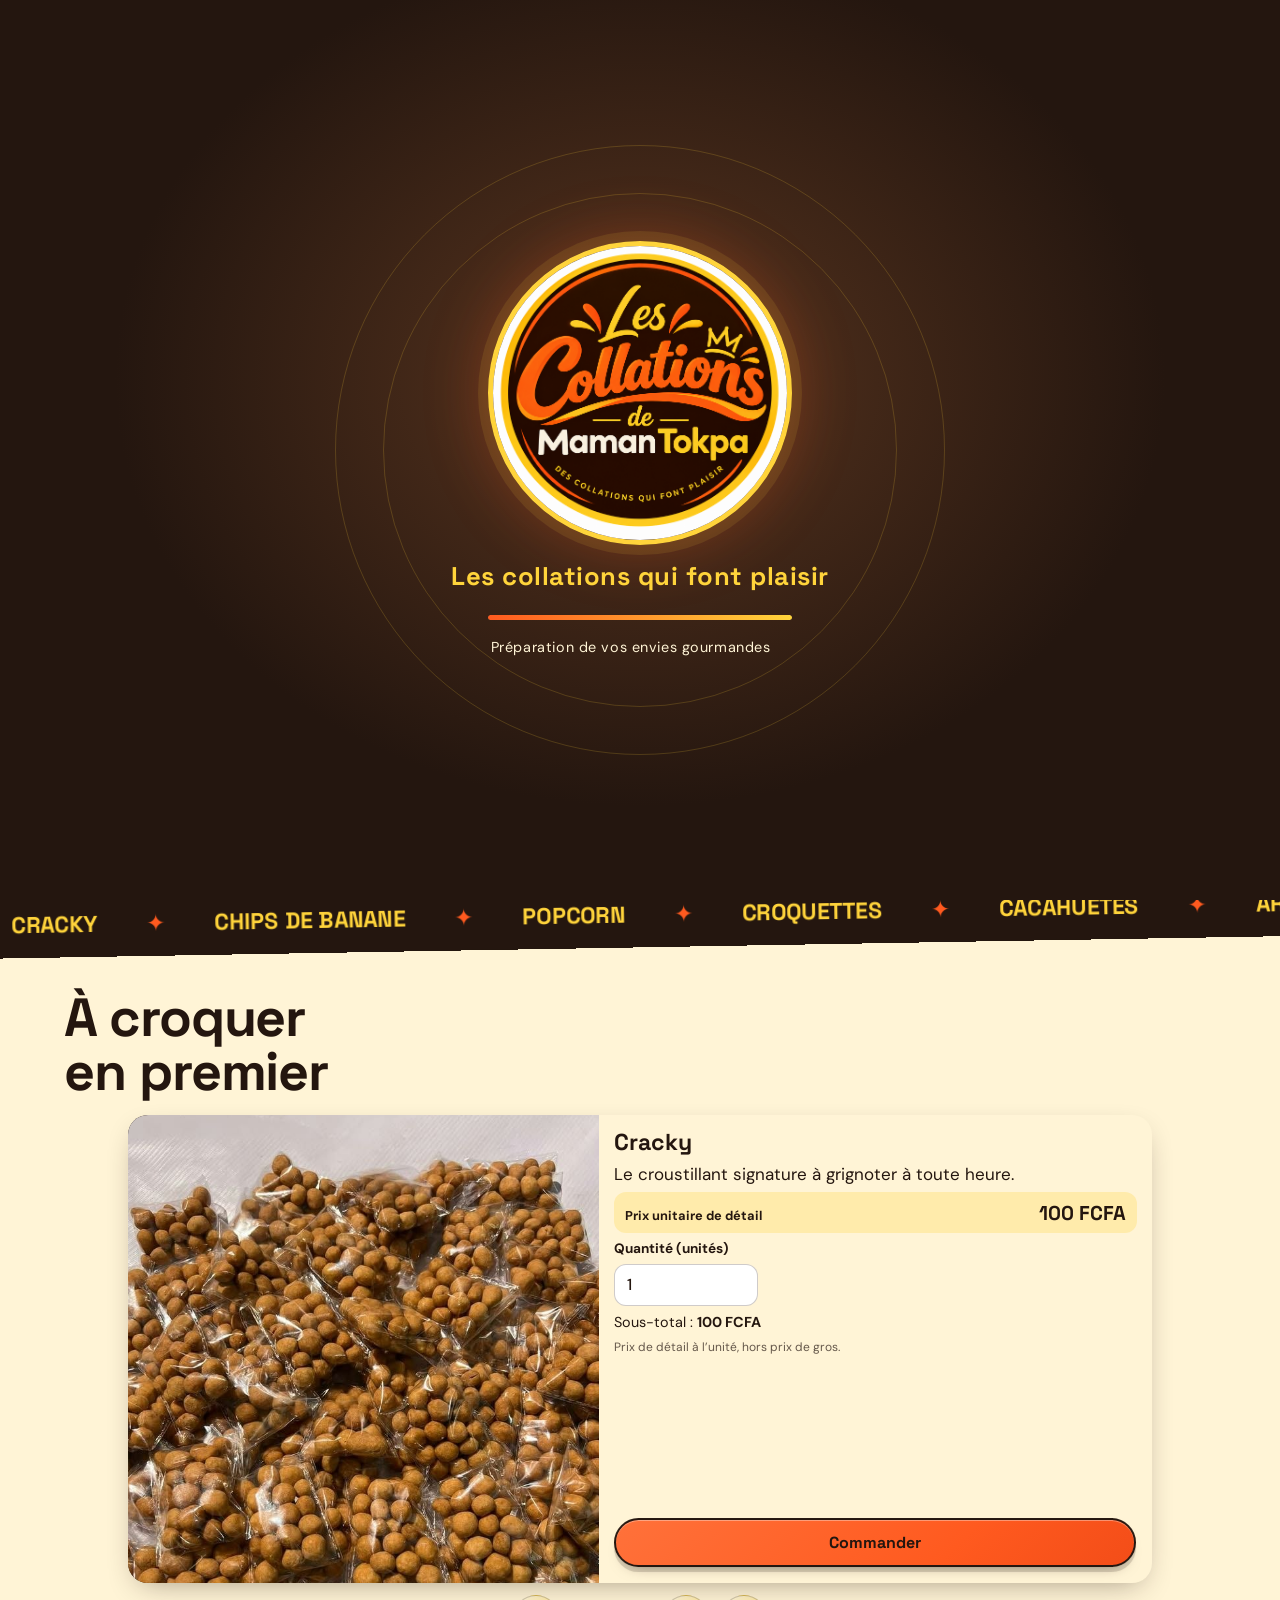
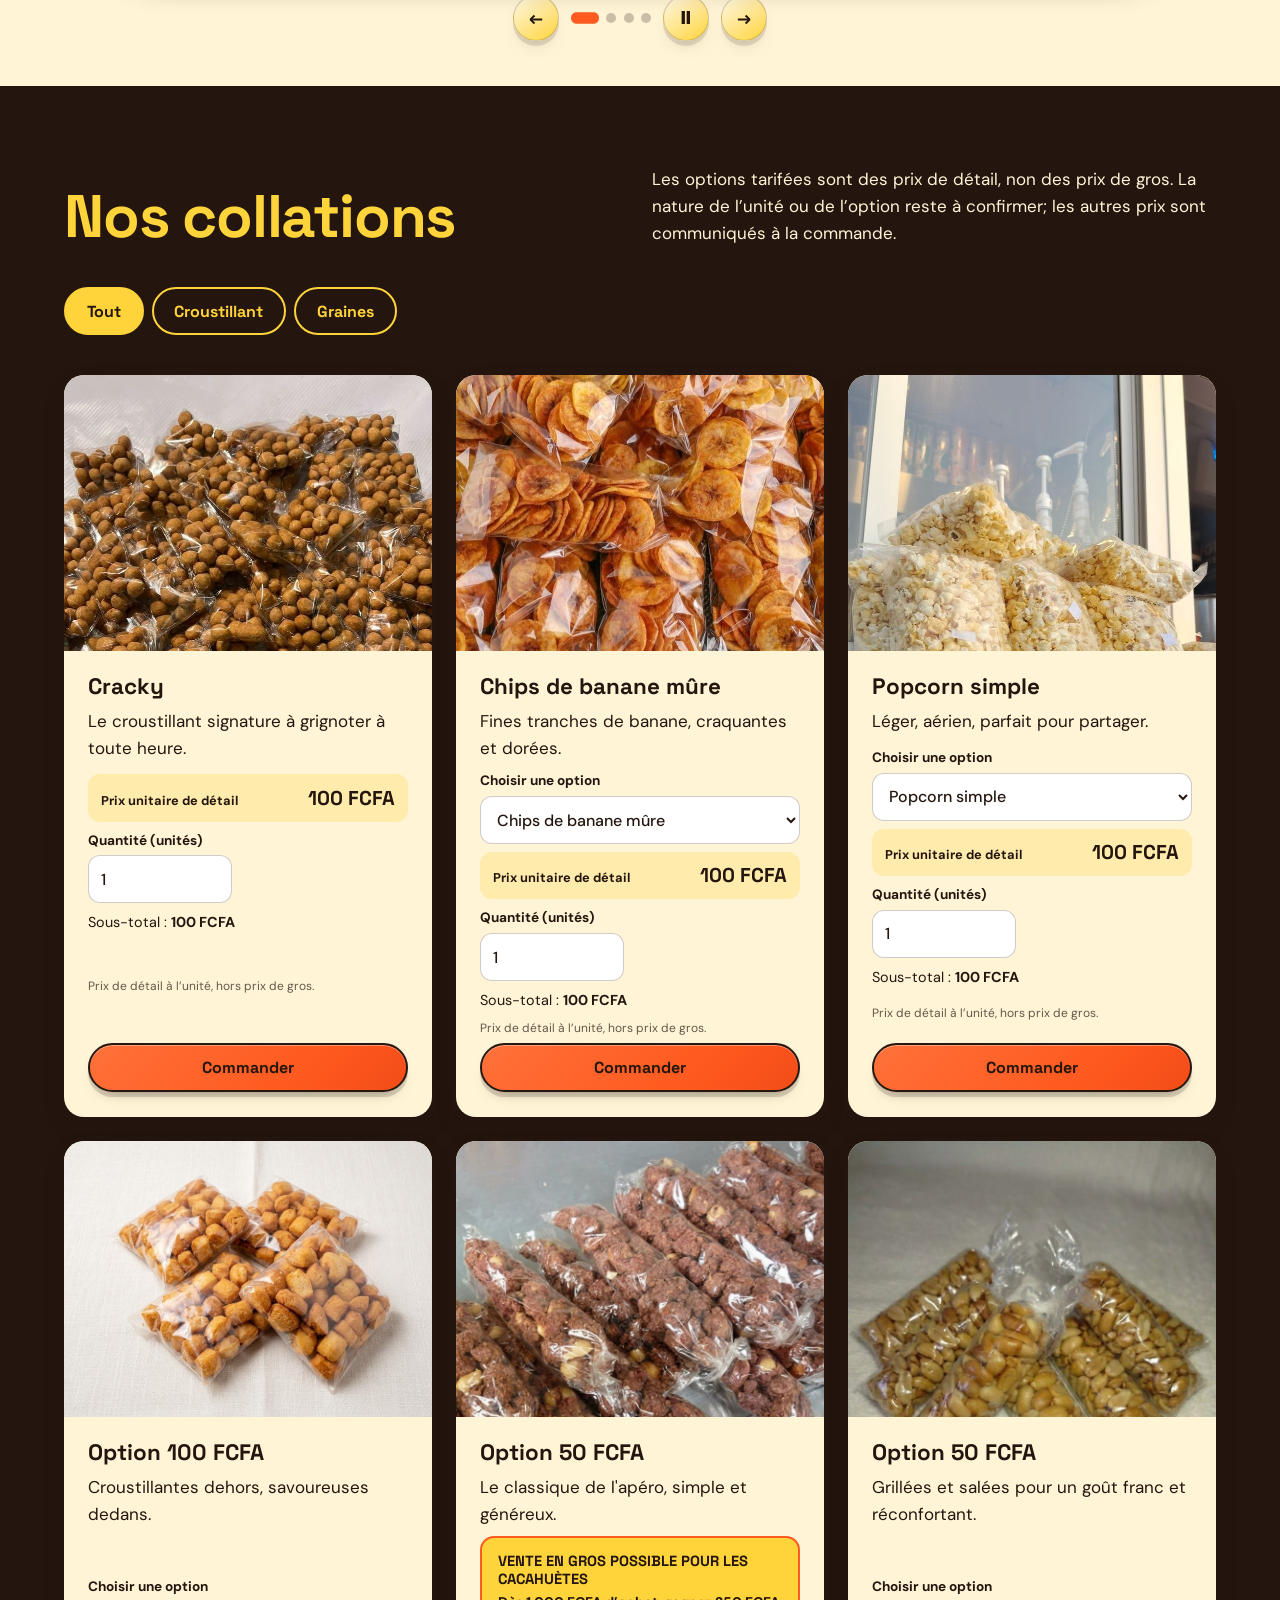
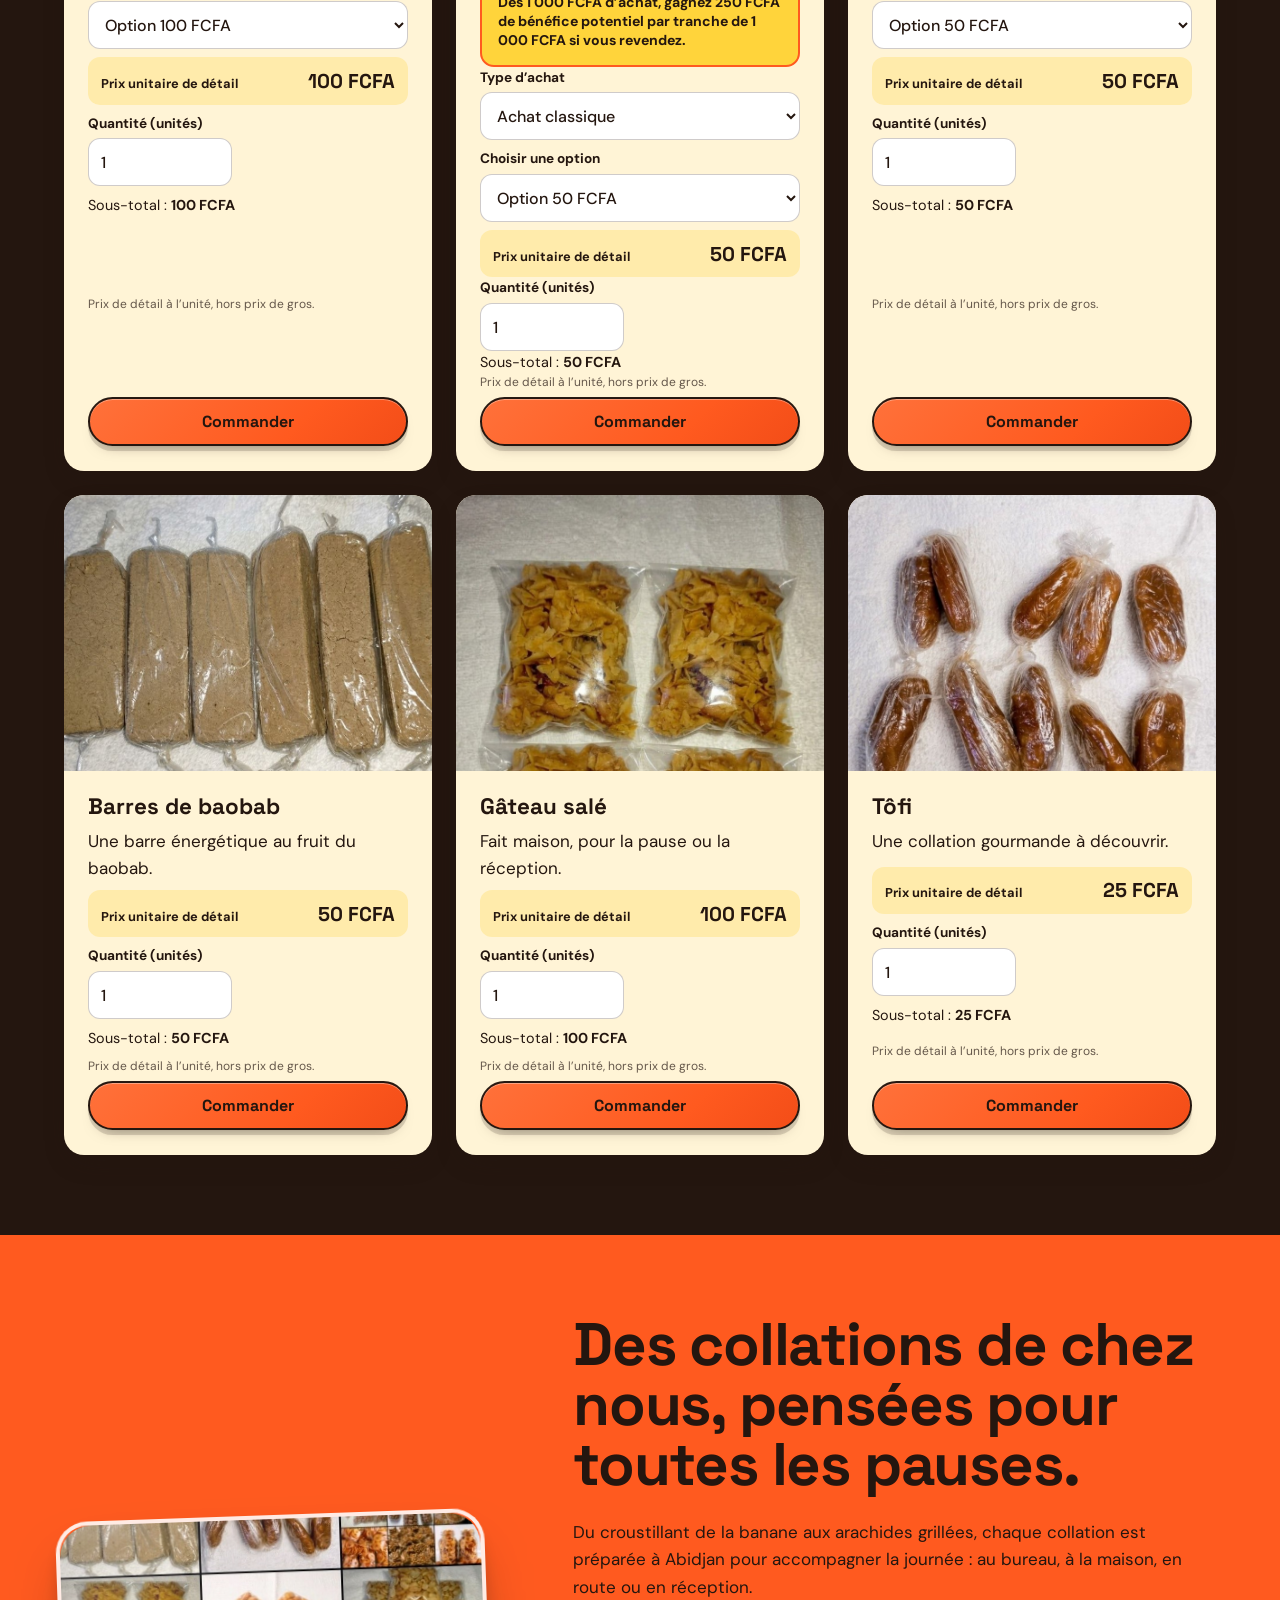
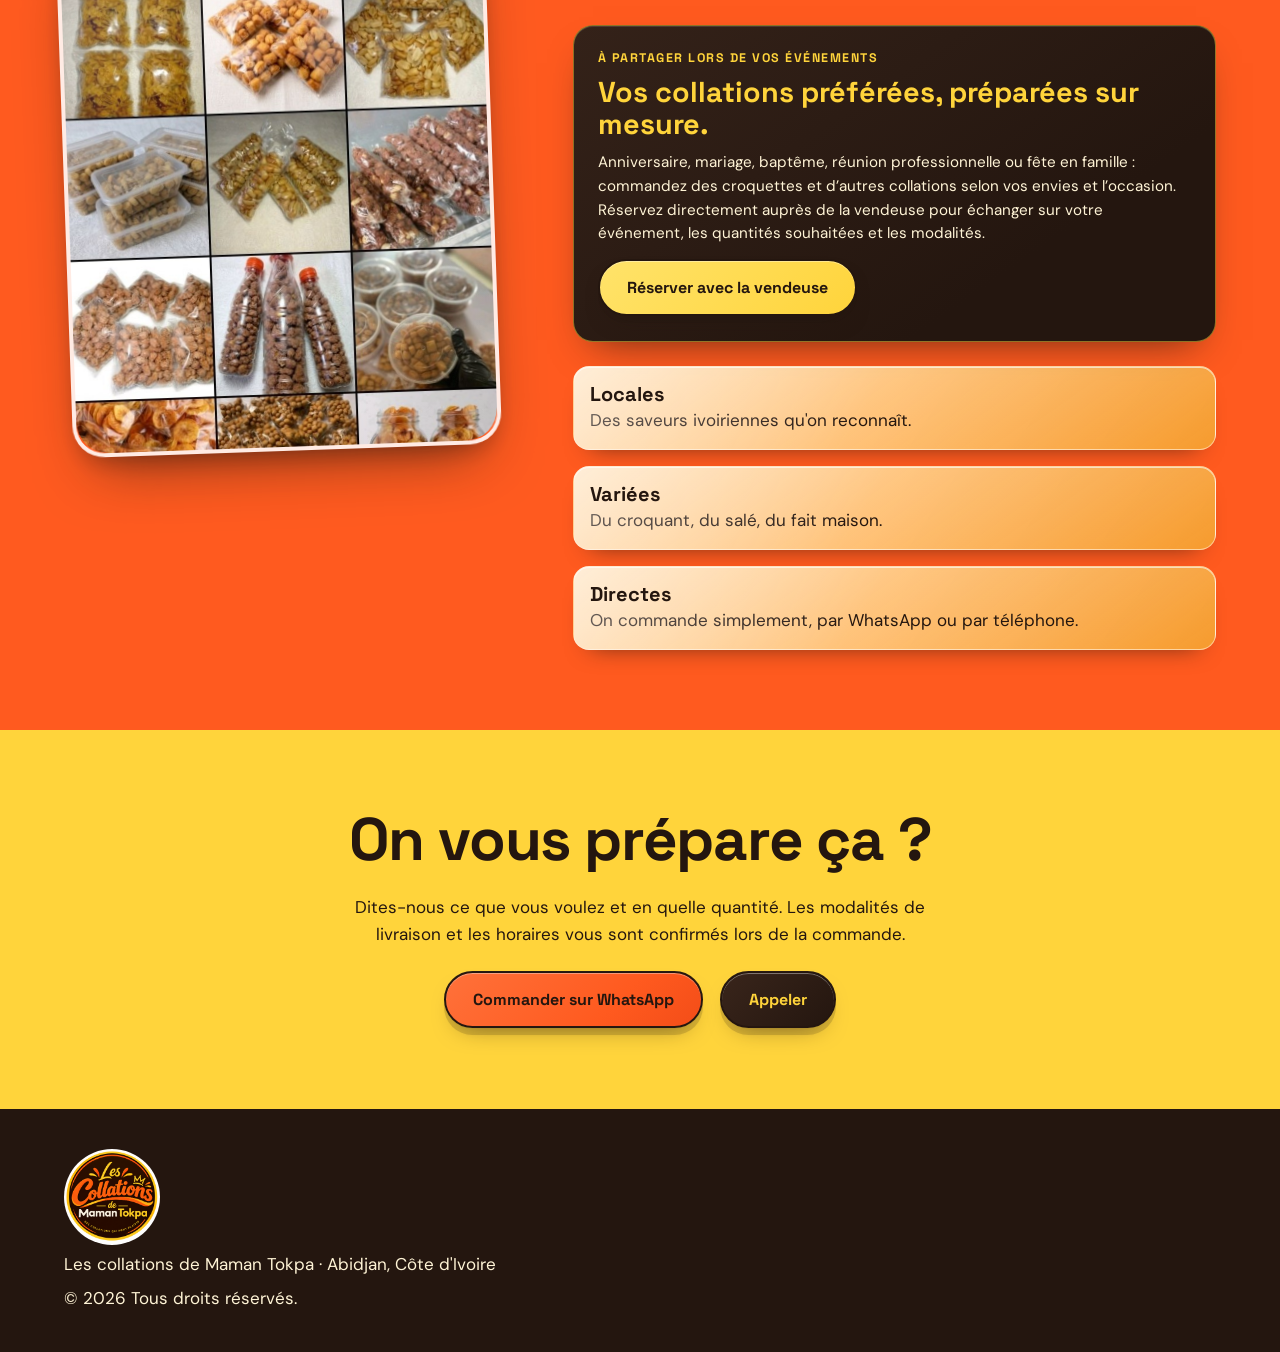
==== commit 7f193ed8: "Remove admin panel and backend Restore the site to a static, WhatsApp-first experience. Remove admin" ====
--- a/maman-marie/index.html
+++ b/maman-marie/index.html
@@ -124,6 +124,6 @@
 <button class="totop" id="totop" aria-label="Retour en haut de page" hidden>↑</button>
 
 <script src="assets/js/config.js"></script>
-<script src="assets/js/site-loader.js"></script>
+<script src="assets/js/main.js"></script>
 </body>
 </html>
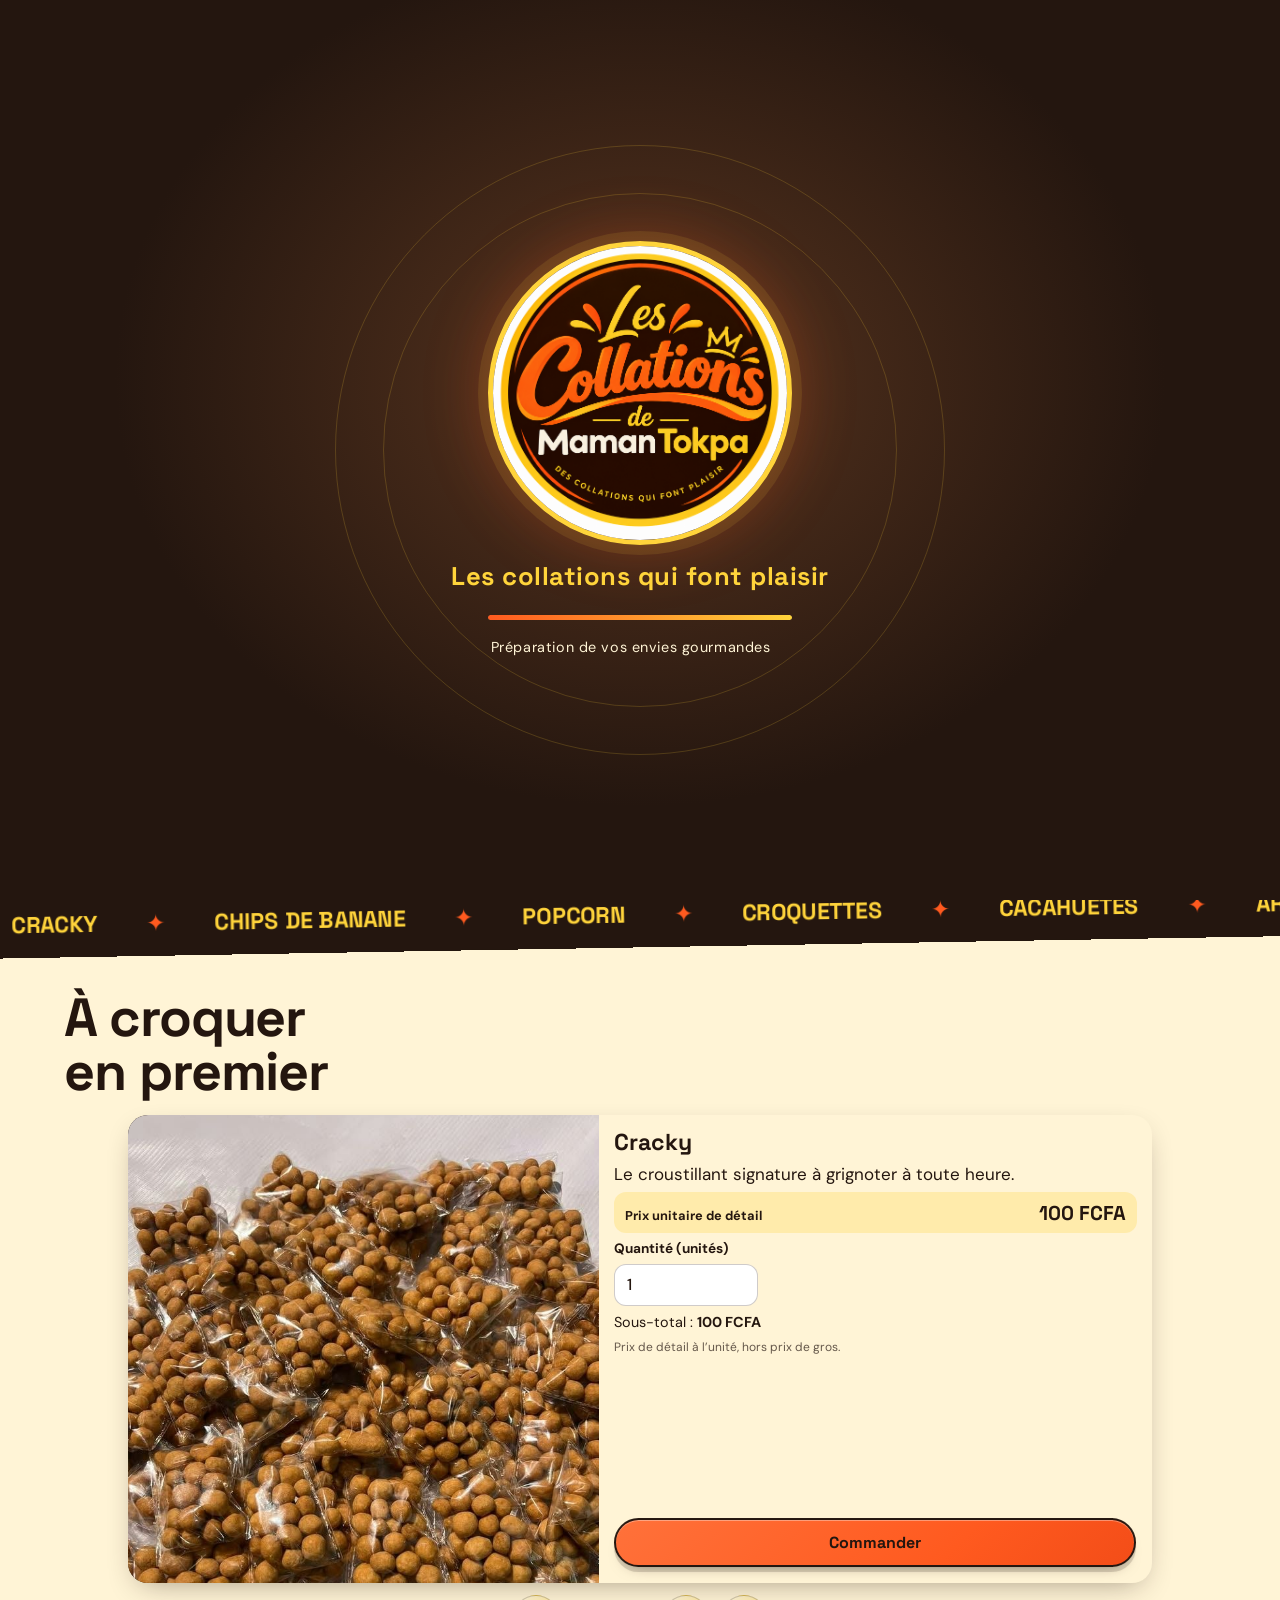
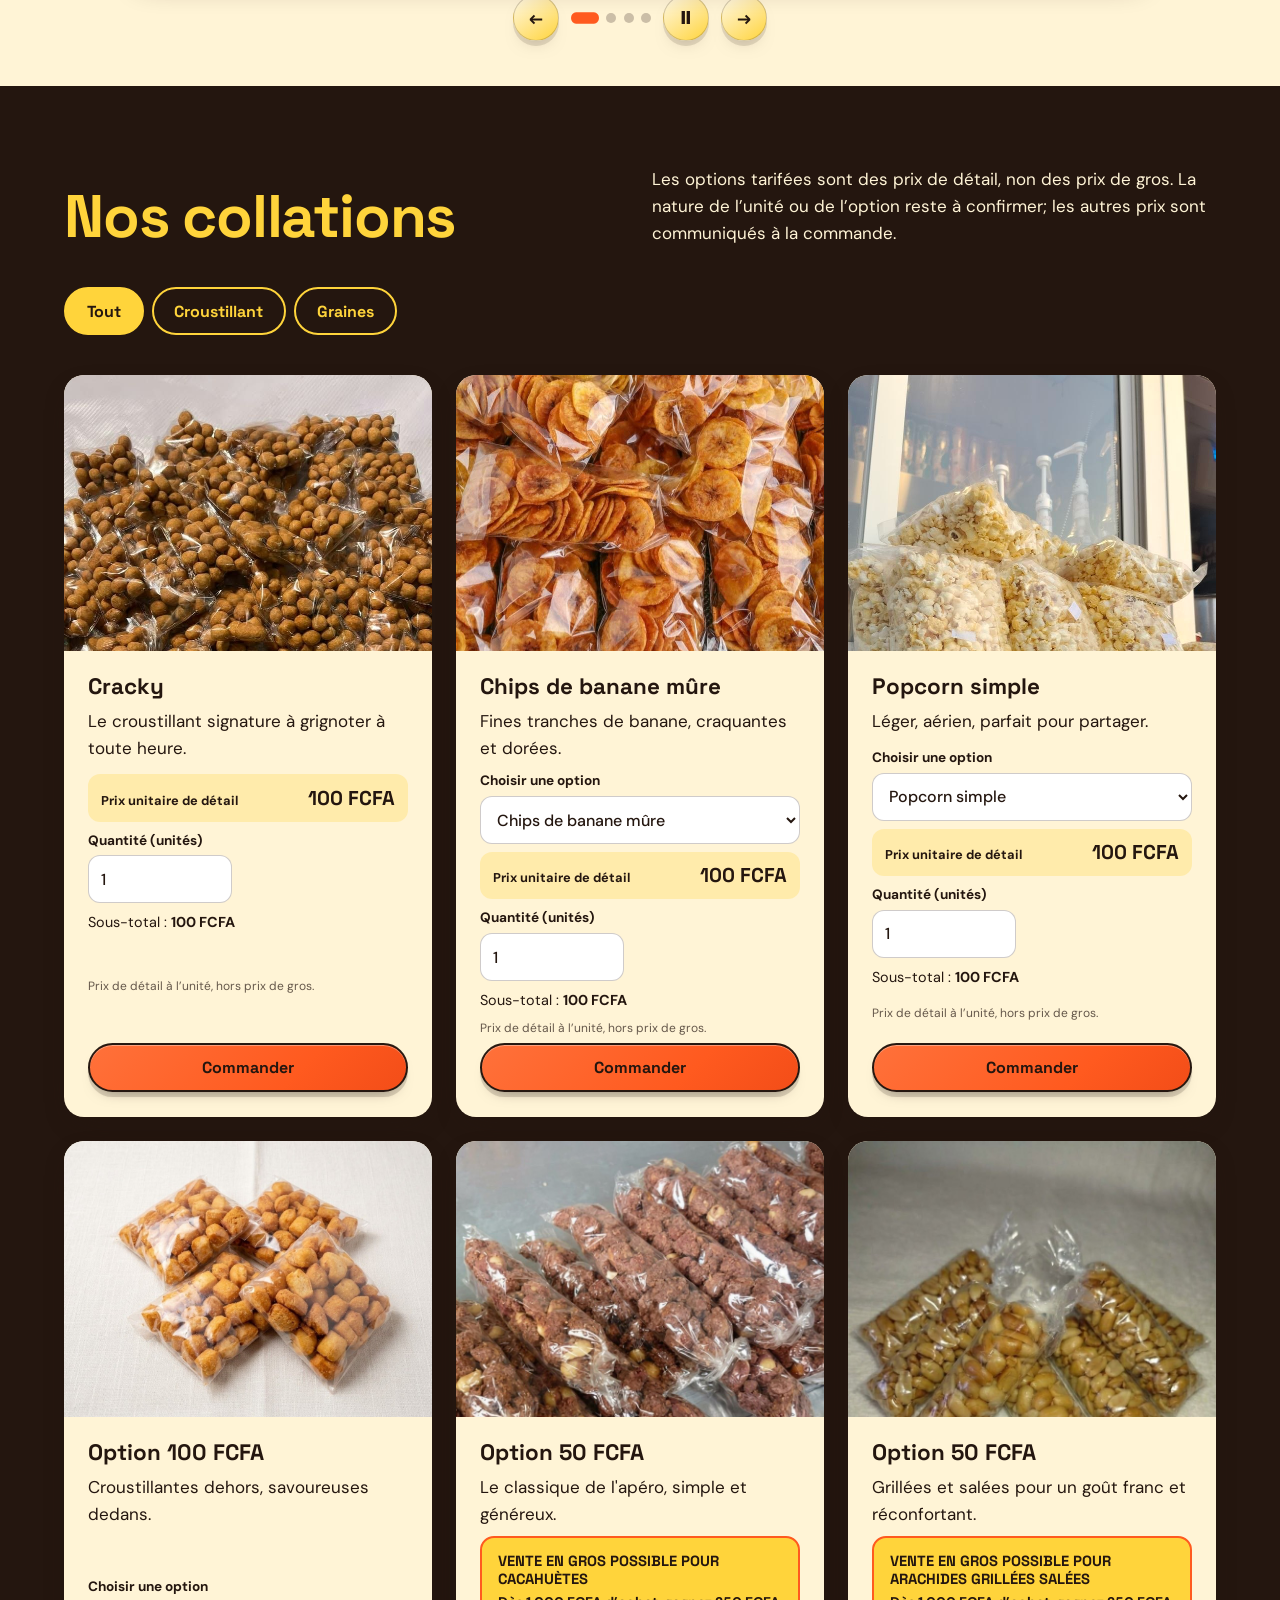
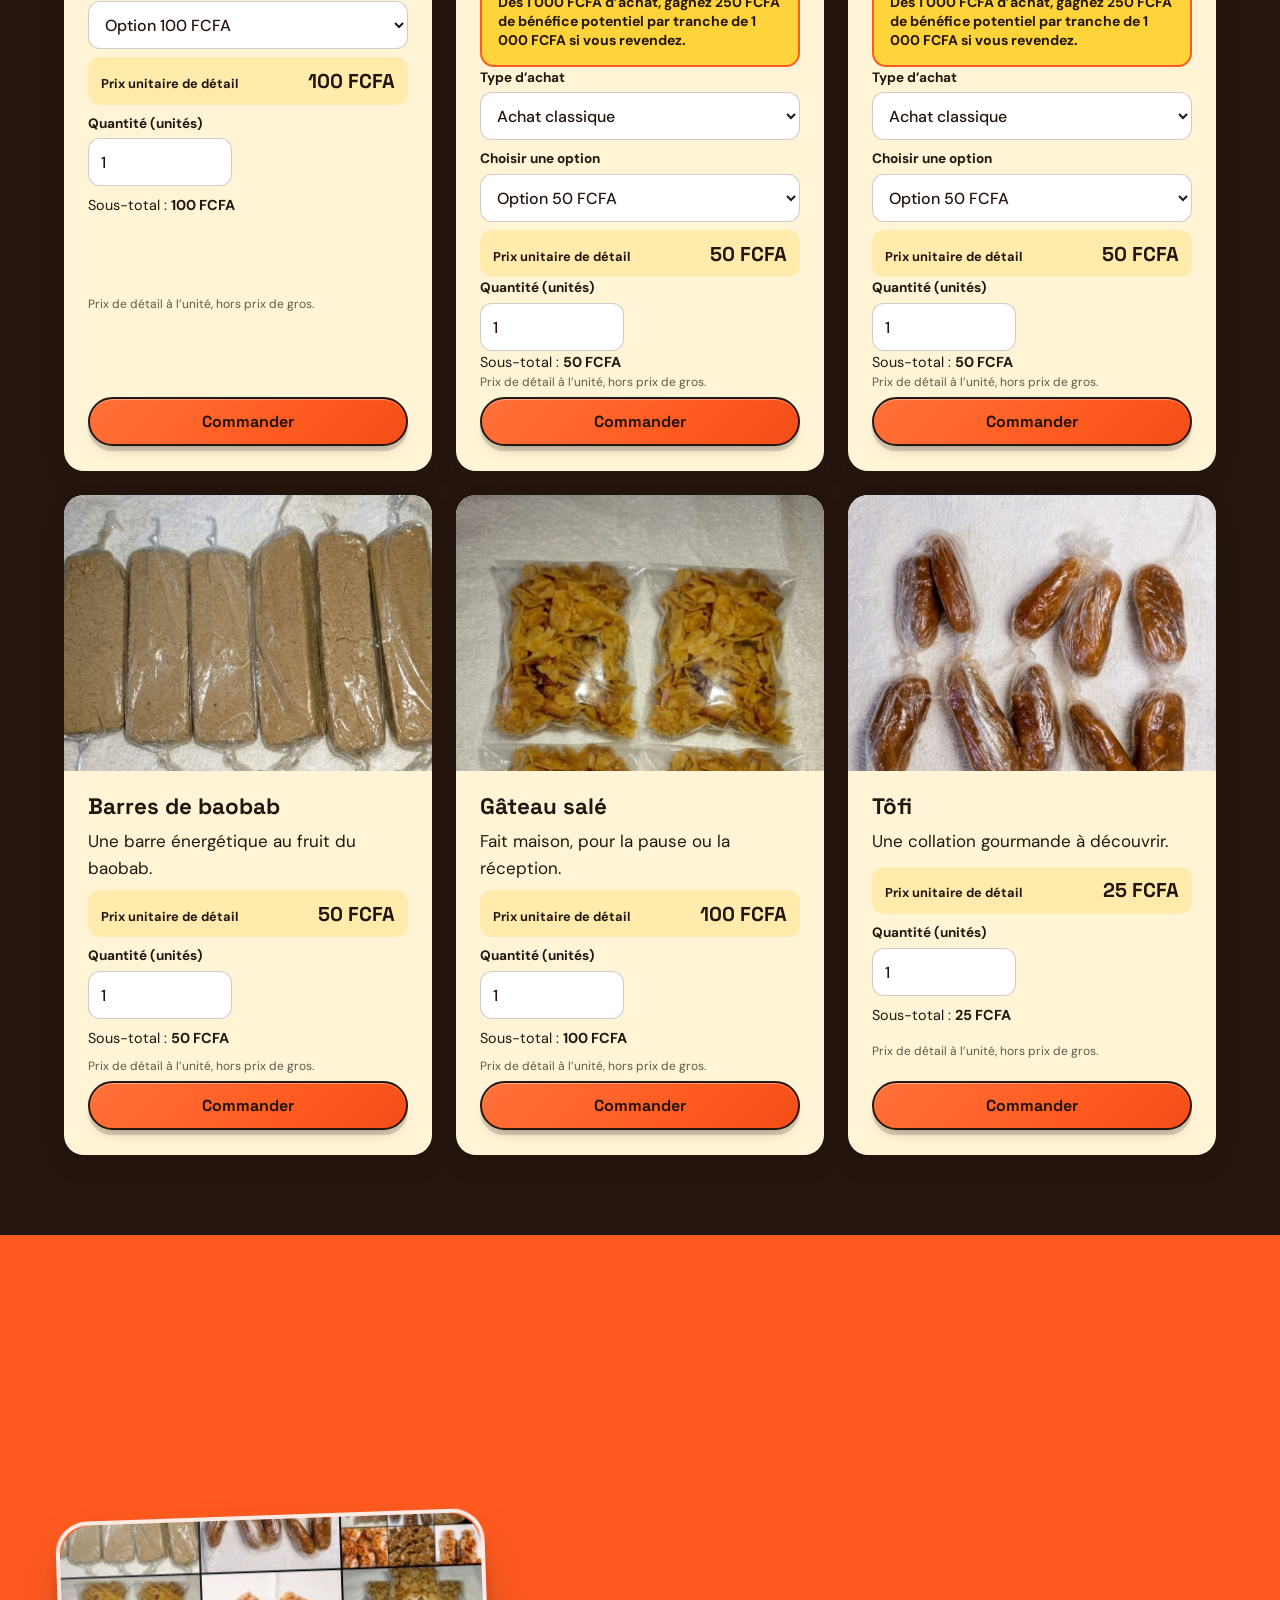
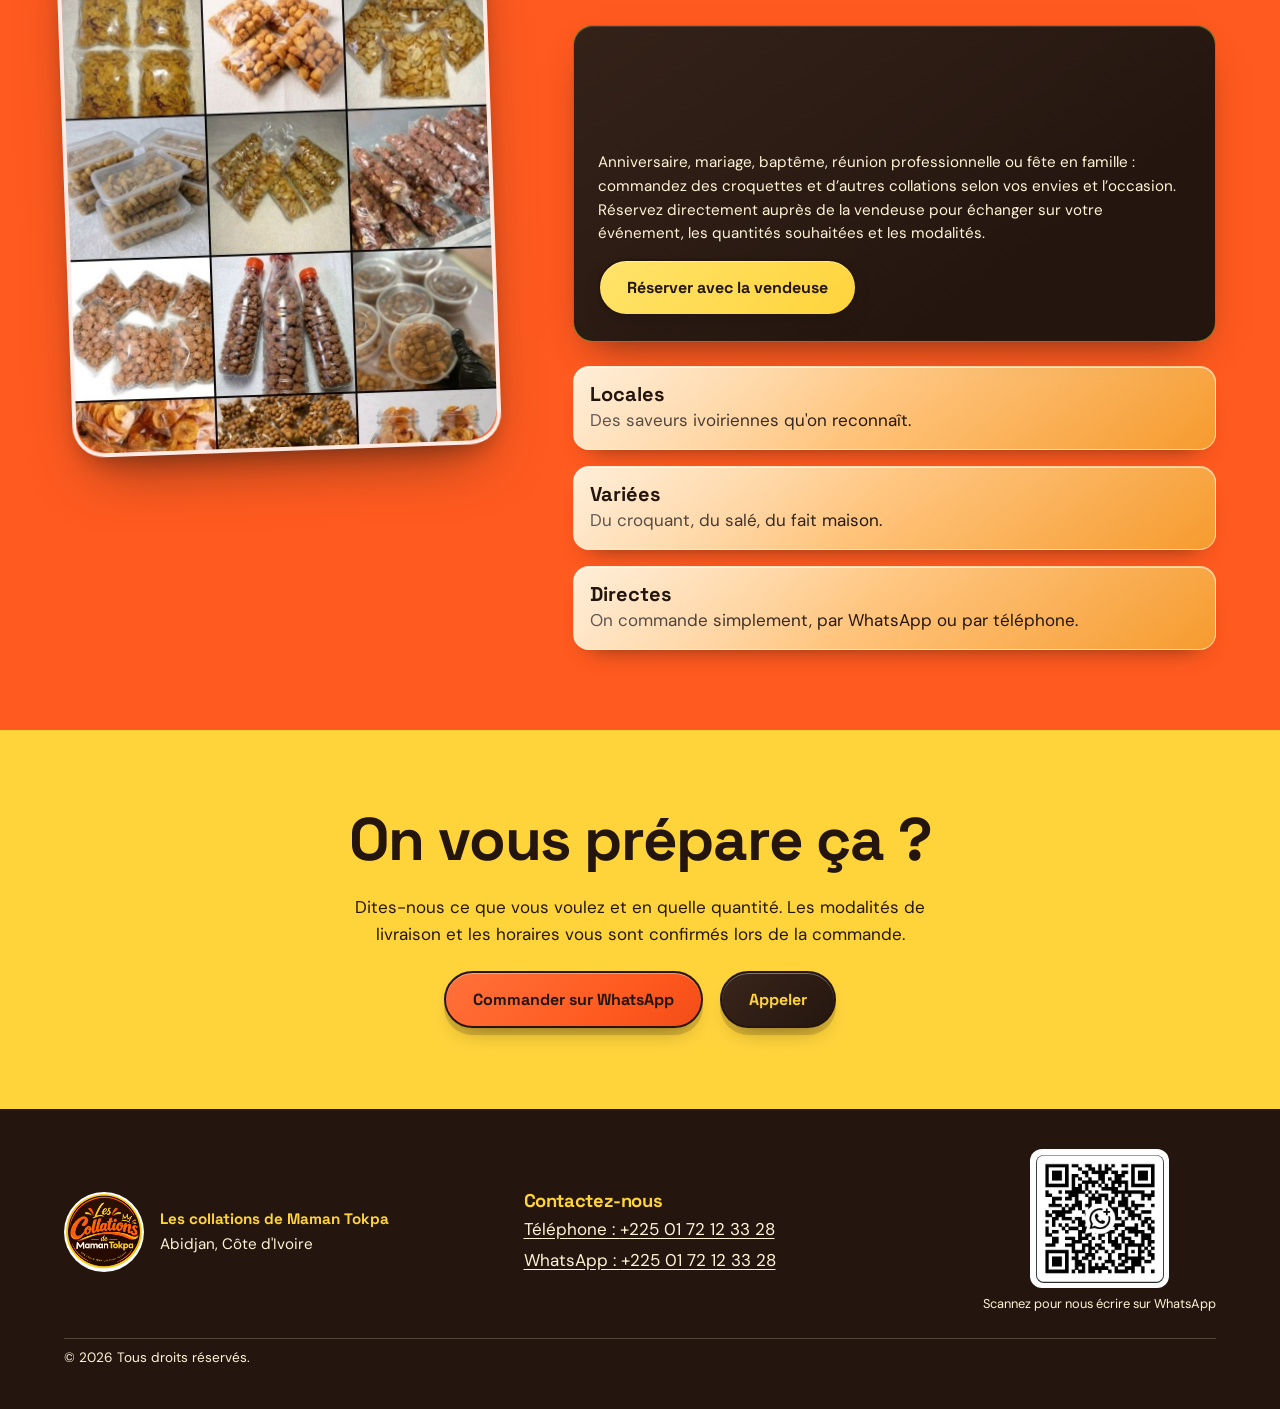
==== commit 4716b975: "Deploy latest site with GitHub Pages Configure GitHub Pages workflow and publish latest site updates" ====
--- a/maman-marie/index.html
+++ b/maman-marie/index.html
@@ -112,14 +112,27 @@
     <a class="btn btn-primary" data-wa href="#contact">Commander sur WhatsApp</a>
     <a class="btn btn-dark" data-call href="#contact">Appeler</a>
   </div>
-  <p class="notice" id="contact-notice" hidden>Les numéros de contact seront affichés dès leur confirmation.</p>
+  <p class="notice" id="contact-notice" hidden>Le contact n’est pas disponible pour le moment. Réessayez plus tard.</p>
 </section>
 </main>
 
 <footer class="footer">
-  <p class="brand"><img class="footer-logo" src="assets/img/logo.png" alt="Les collations de Maman Tokpa"></p>
-  <p>Les collations de Maman Tokpa · Abidjan, Côte d'Ivoire</p>
-  <p>© <span id="year"></span> Tous droits réservés.</p>
+  <div class="footer-identity">
+    <img class="footer-logo" src="assets/img/logo.png" alt="">
+    <p><b>Les collations de Maman Tokpa</b><br>Abidjan, Côte d'Ivoire</p>
+  </div>
+  <div class="footer-contact">
+    <h2>Contactez-nous</h2>
+    <a data-call href="#contact">Téléphone : <span data-phone-number>+225 01 72 12 33 28</span></a>
+    <a data-wa href="#contact">WhatsApp : <span data-whatsapp-number>+225 01 72 12 33 28</span></a>
+  </div>
+  <div class="footer-qr">
+    <a data-wa href="#contact" aria-label="Scanner le code QR pour nous contacter sur WhatsApp">
+      <img src="assets/img/whatsapp-qr.jpeg" alt="Code QR WhatsApp des collations de Maman Tokpa" width="352" height="352" loading="lazy">
+    </a>
+    <p>Scannez pour nous écrire sur WhatsApp</p>
+  </div>
+  <p class="footer-copyright">© <span id="year"></span> Tous droits réservés.</p>
 </footer>
 <button class="totop" id="totop" aria-label="Retour en haut de page" hidden>↑</button>
 
--- a/maman-marie/assets/css/styles.css
+++ b/maman-marie/assets/css/styles.css
@@ -262,9 +262,17 @@
 .contact p{max-width:36rem}
 .contact .actions{justify-content:center}
 .notice{font-weight:700;background:var(--cocoa);color:var(--yellow);padding:.6rem 1rem;border-radius:12px}
-.footer{background:var(--cocoa);color:var(--cream);padding:var(--s4) var(--pad);display:grid;gap:.4rem;justify-items:start}
-.footer .brand{color:var(--yellow)}
-.footer-logo{width:6rem;aspect-ratio:1;object-fit:cover;border-radius:50%}
+.footer{background:var(--cocoa);color:var(--cream);padding:var(--s4) var(--pad);display:grid;grid-template-columns:minmax(0,1fr) minmax(0,1fr) auto;align-items:center;gap:var(--s3)}
+.footer-identity{display:flex;align-items:center;gap:var(--s2);font-size:.95rem}
+.footer-identity b{color:var(--yellow);font-family:var(--f-title)}
+.footer-logo{width:5rem;aspect-ratio:1;object-fit:cover;border-radius:50%}
+.footer-contact{display:grid;gap:.25rem}
+.footer-contact h2{font:700 1.15rem var(--f-title);color:var(--yellow)}
+.footer-contact a{width:fit-content;color:var(--cream);text-underline-offset:.2em}
+.footer-qr{display:grid;justify-items:center;gap:.35rem;text-align:center;font-size:.8rem}
+.footer-qr a{display:block;padding:.35rem;border-radius:12px;background:#fff;line-height:0}
+.footer-qr img{width:8rem;height:8rem;object-fit:contain;border-radius:8px}
+.footer-copyright{grid-column:1/-1;padding-top:var(--s1);border-top:1px solid rgba(255,244,214,.2);font-size:.85rem}
 .totop{position:fixed;right:1rem;bottom:1rem;width:52px;height:52px;border-radius:50%;border:2px solid var(--cocoa);background:var(--yellow);font-size:1.4rem;cursor:pointer;z-index:55;box-shadow:var(--sh);transition:transform var(--t) var(--ease)}
 .totop:hover{transform:translateY(-3px)}
 
@@ -282,6 +290,9 @@
 .js .about-text>p.reveal.in{opacity:1;transform:translate3d(0,0,0);filter:blur(0)}
 
 @media (max-width:860px){
+  .footer{grid-template-columns:1fr auto}
+  .footer-qr{grid-column:2;grid-row:1/3}
+  .footer-copyright{grid-column:1/-1}
   .nav{inset:.6rem 0 auto;width:calc(100% - 1.2rem);padding:.45rem .65rem .45rem .8rem}
   .nav.scrolled{padding-block:.4rem}
   .burger{display:block;z-index:2;flex:0 0 48px;box-shadow:0 4px 12px rgba(36,22,15,.12);transition:transform var(--t) var(--ease),box-shadow var(--t) var(--ease)}
@@ -318,6 +329,9 @@
   .actions{width:100%}
 }
 @media (max-width:600px){
+  .footer{grid-template-columns:1fr;justify-items:start}
+  .footer-qr{grid-column:1;grid-row:auto;justify-items:start}
+  .footer-copyright{grid-column:1}
   html{overflow-x:clip}
   .hero{padding-top:6rem;gap:var(--s3)}
   .hero-visual{width:min(100%,20rem);aspect-ratio:1.3}
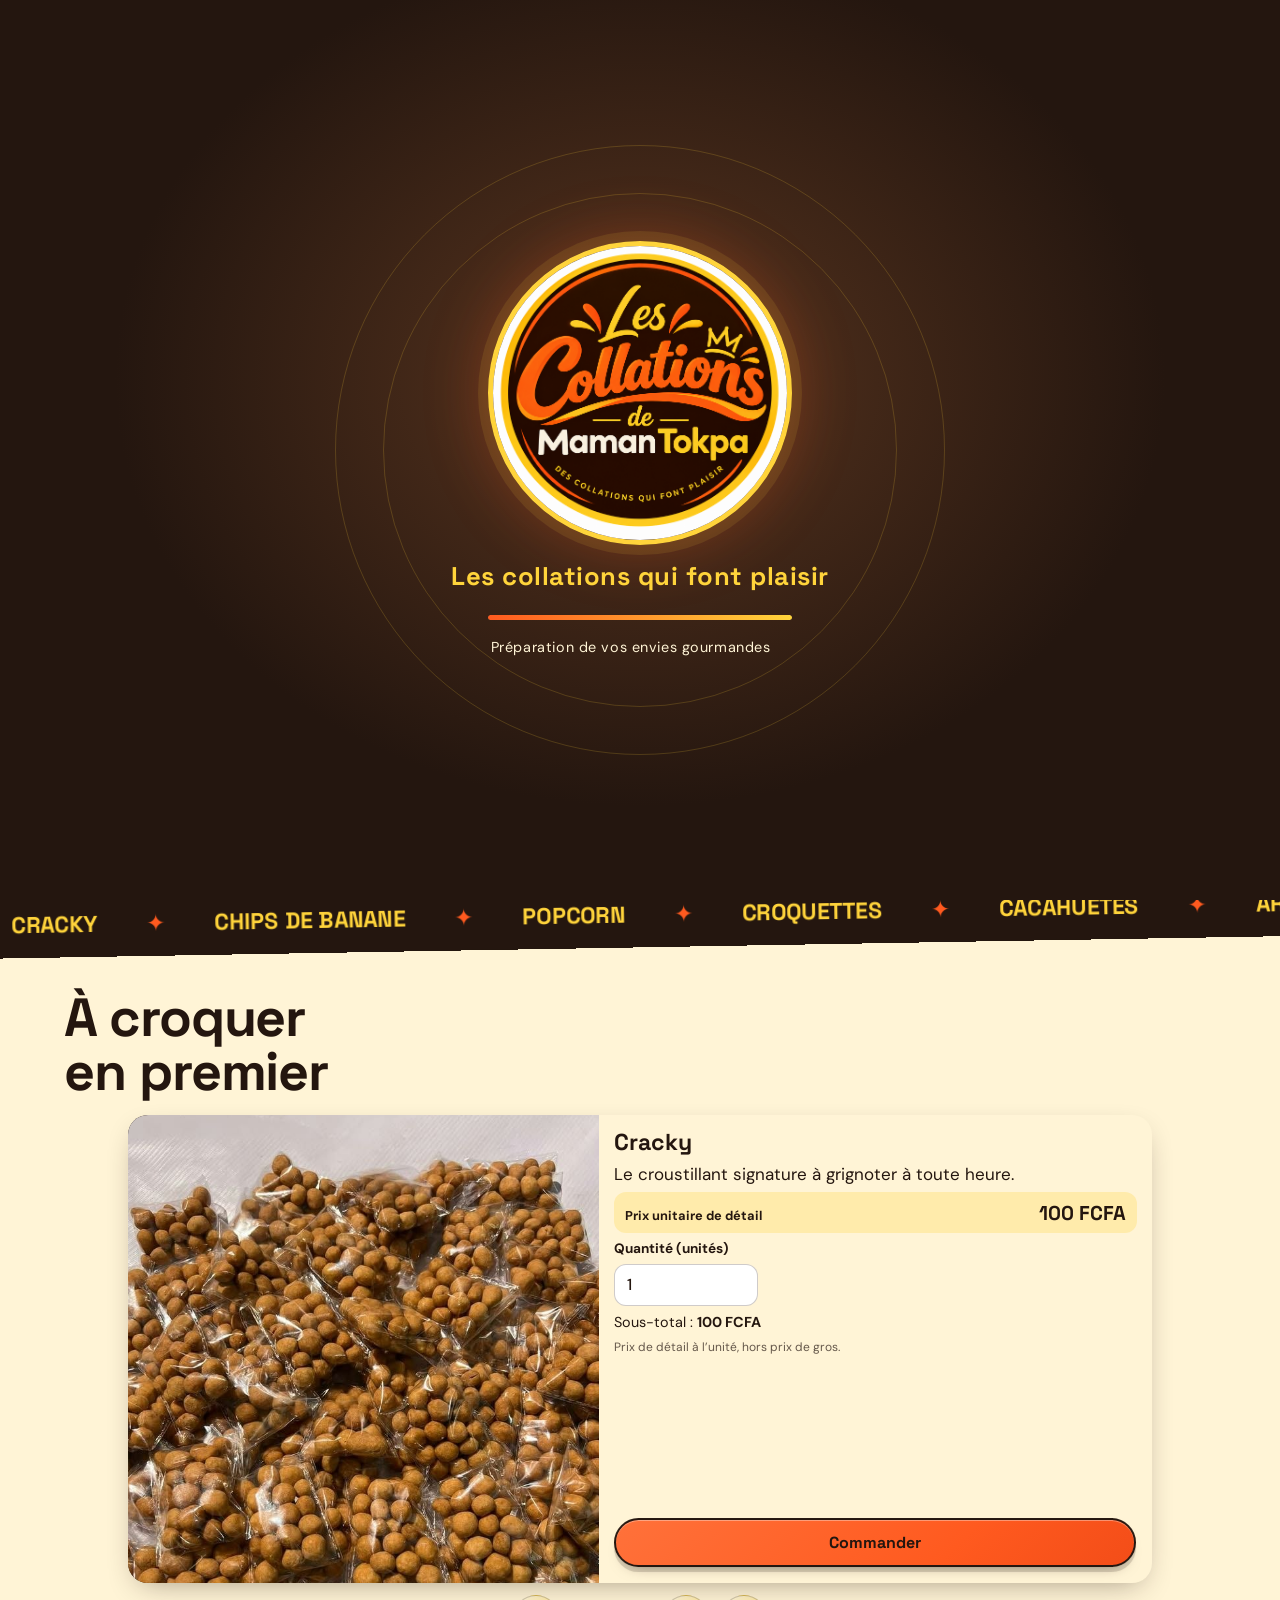
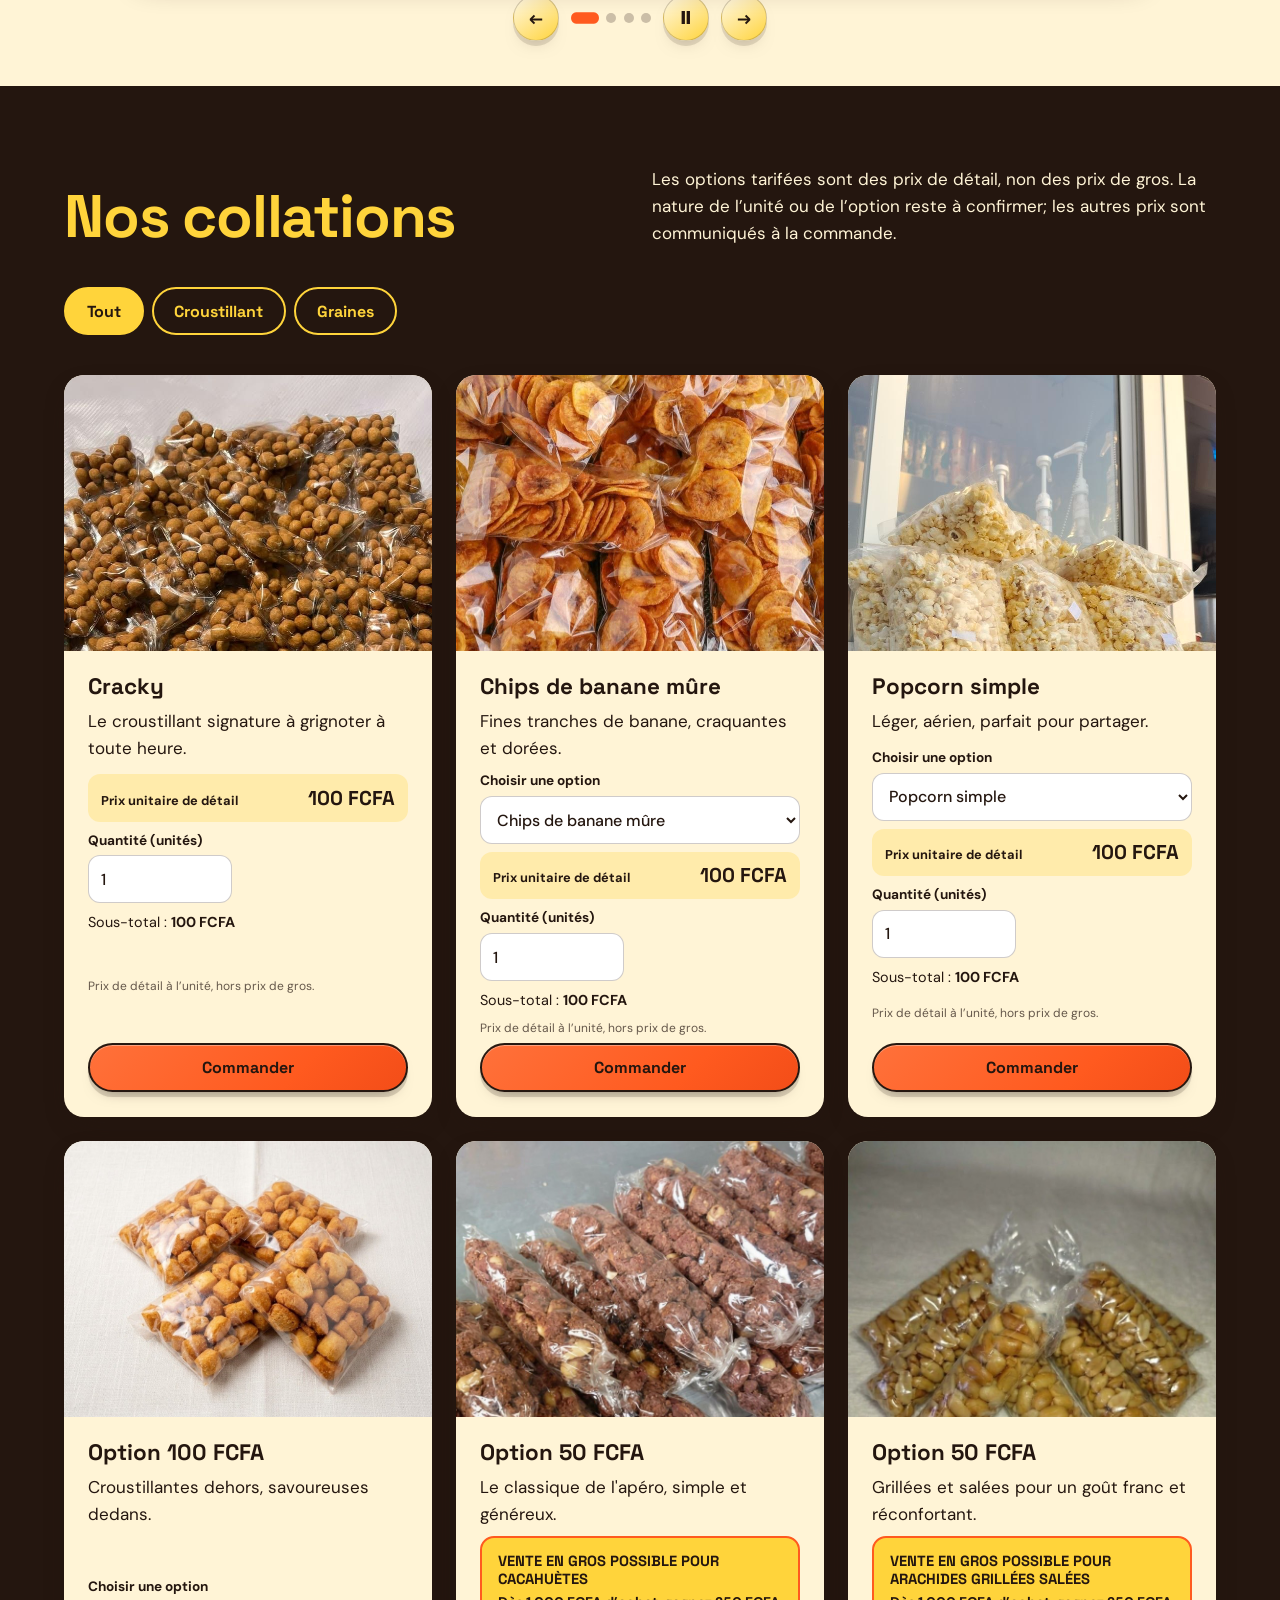
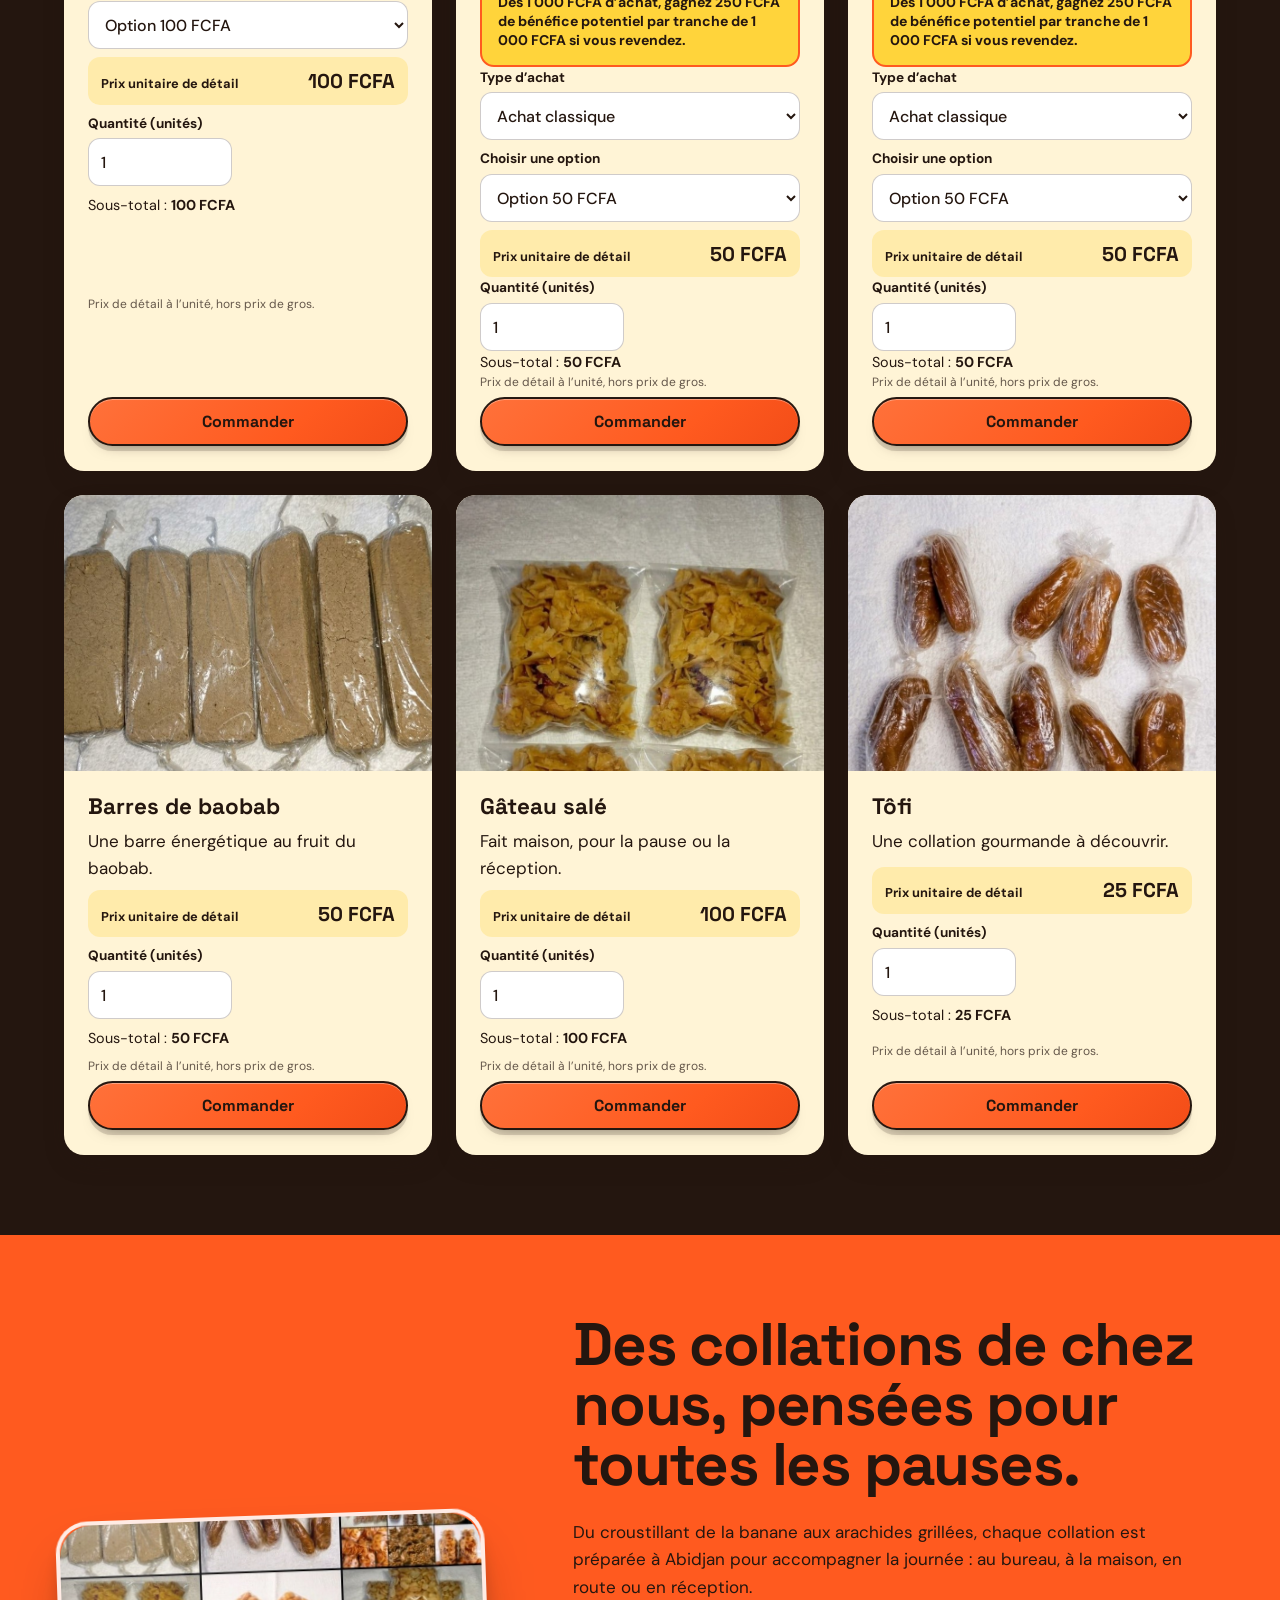
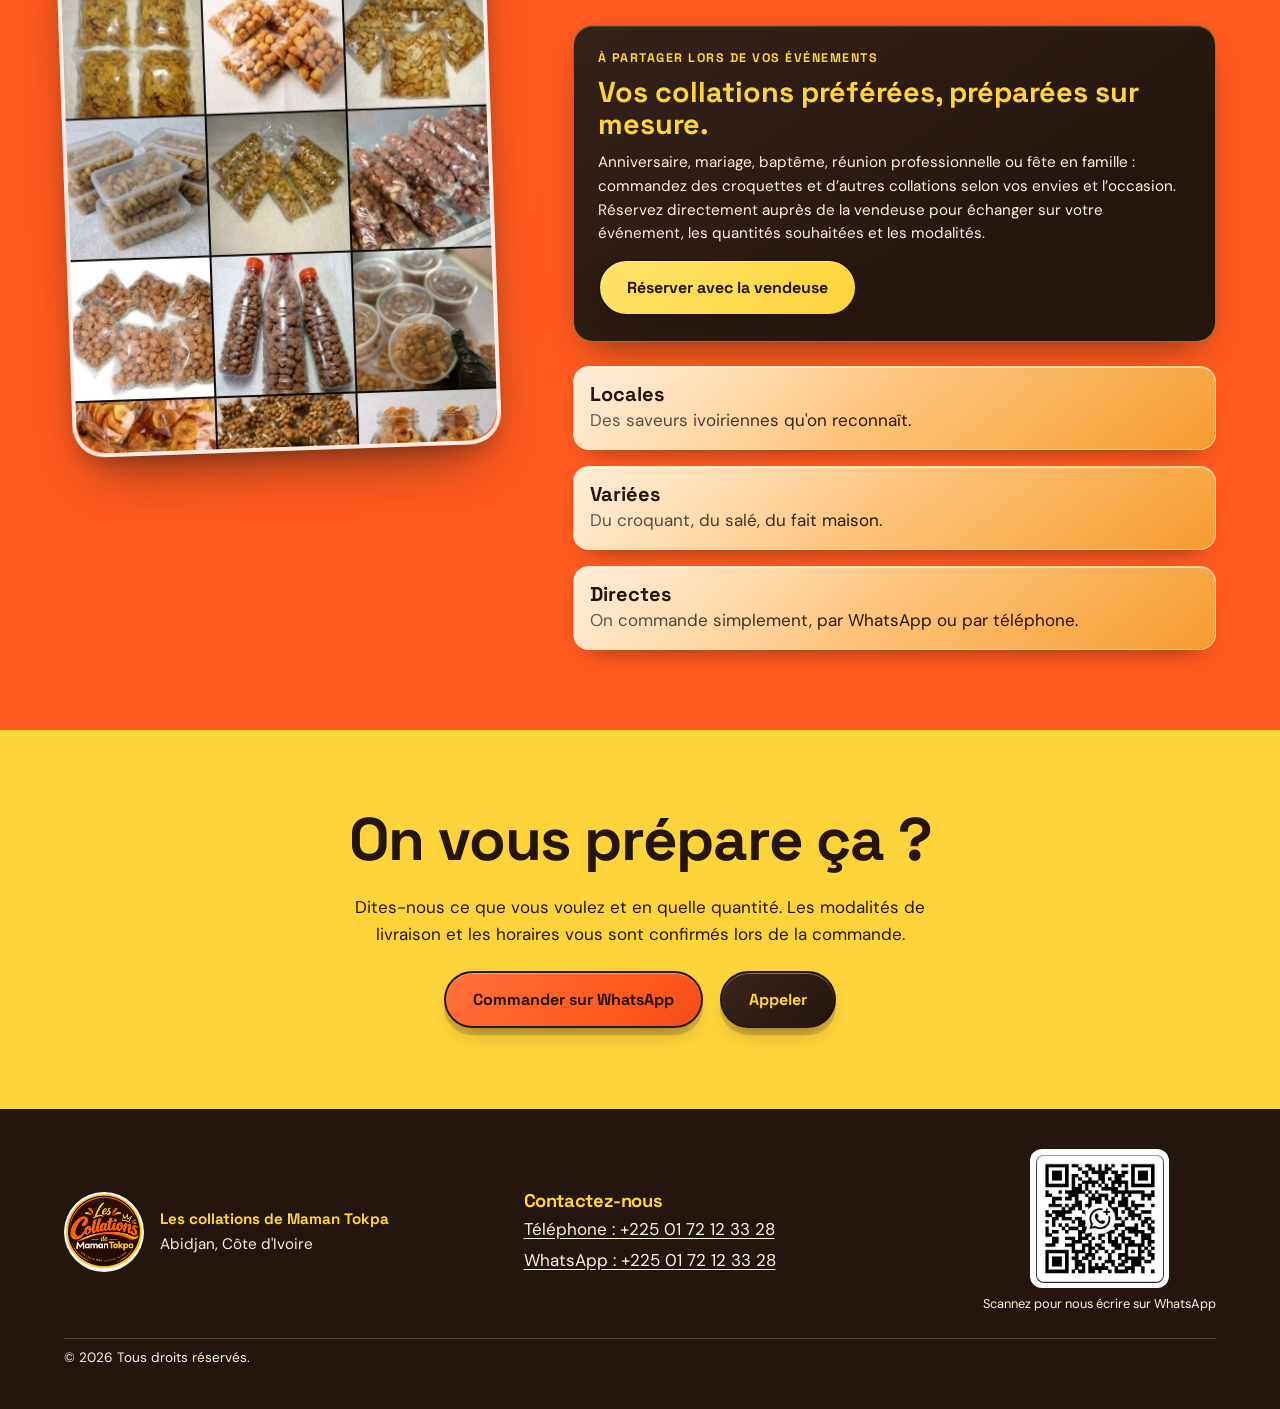
==== commit 7f4f8bfc: "Sync latest Maman Marie site updates Co-authored-by: Copilot <223556219+Copilot@users.noreply.github" ====
--- a/maman-marie/index.html
+++ b/maman-marie/index.html
@@ -16,8 +16,8 @@
 <a class="skip" href="#main">Aller au contenu</a>
 <div class="intro" id="intro" aria-hidden="true">
   <div class="intro-content">
-    <img src="assets/img/logo.png" alt="">
-    <p class="intro-tagline">Les collations qui font plaisir</p>
+    <img data-img="logo" src="assets/img/logo.png" alt="">
+    <p data-c="intro.tagline" class="intro-tagline">Les collations qui font plaisir</p>
     <div class="intro-loader"><span></span></div>
     <p class="intro-loading">Préparation de vos envies gourmandes<span class="loading-dots"></span></p>
   </div>
@@ -25,40 +25,40 @@
 <div class="progress" id="progress" aria-hidden="true"></div>
 
 <header class="nav" id="nav">
-  <a class="brand" href="#accueil" aria-label="Les collations de Maman Tokpa — accueil"><img class="brand-logo" src="assets/img/logo.png" alt=""><span class="brand-name">Les collations de <b>Maman Tokpa</b></span></a>
+  <a class="brand" href="#accueil" aria-label="Les collations de Maman Tokpa — accueil"><img data-img="logo" class="brand-logo" src="assets/img/logo.png" alt=""><span data-c="brand.name" class="brand-name">Les collations de <b>Maman Tokpa</b></span></a>
   <button class="burger" id="burger" aria-expanded="false" aria-controls="menu" aria-label="Ouvrir le menu"><i></i><i></i></button>
   <nav id="menu" class="menu" aria-label="Navigation principale">
-    <a href="#accueil">Accueil</a>
-    <a href="#collations">Nos collations</a>
-    <a href="#univers">Notre univers</a>
-    <a href="#contact">Contact</a>
+    <a data-c="nav.accueil" href="#accueil">Accueil</a>
+    <a data-c="nav.collations" href="#collations">Nos collations</a>
+    <a data-c="nav.univers" href="#univers">Notre univers</a>
+    <a data-c="nav.contact" href="#contact">Contact</a>
   </nav>
 </header>
 
 <main id="main">
-<section class="hero" id="accueil" data-section>
+<section data-sec="accueil" class="hero" id="accueil" data-section>
   <span class="blob b1" data-parallax="0.08" aria-hidden="true"></span>
   <span class="blob b2" data-parallax="-0.06" aria-hidden="true"></span>
   <div class="hero-text">
-    <p class="kicker stage" style="--d:.9s">Abidjan · Côte d'Ivoire</p>
-    <h1 class="stage" style="--d:1s">Ça croque.<br>Ça <em>réconforte.</em></h1>
-    <p class="lead stage" style="--d:1.15s">Les collations de Maman Tokpa : chips de banane, popcorn, arachides, barres de baobab… tout ce qu'il faut pour la pause qui fait du bien.</p>
+    <p data-c="hero.kicker" class="kicker stage" style="--d:.9s">Abidjan · Côte d'Ivoire</p>
+    <h1 data-c="hero.titre" class="stage" style="--d:1s">Ça croque.<br>Ça <em>réconforte.</em></h1>
+    <p data-c="hero.texte" class="lead stage" style="--d:1.15s">Les collations de Maman Tokpa : chips de banane, popcorn, arachides, barres de baobab… tout ce qu'il faut pour la pause qui fait du bien.</p>
     <div class="actions stage" style="--d:1.3s">
-      <a class="btn btn-primary" href="#collations">Voir nos collations</a>
-      <a class="btn btn-ghost" href="#contact">Commander</a>
+      <a data-c="hero.bouton1" class="btn btn-primary" href="#collations">Voir nos collations</a>
+      <a data-c="hero.bouton2" class="btn btn-ghost" href="#contact">Commander</a>
     </div>
   </div>
   <div class="hero-visual stage" style="--d:1.2s" aria-hidden="true">
-    <div class="tile t1"><img src="assets/img/hero-arachides.jpg" alt=""></div>
-    <div class="tile t2"><img src="assets/img/hero-chips.jpg" alt=""></div>
-    <div class="tile t3"><img src="assets/img/hero-croquettes.jpg" alt=""></div>
+    <div class="tile t1"><img data-img="hero.image1" src="assets/img/hero-arachides.jpg" alt=""></div>
+    <div class="tile t2"><img data-img="hero.image2" src="assets/img/hero-chips.jpg" alt=""></div>
+    <div class="tile t3"><img data-img="hero.image3" src="assets/img/hero-croquettes.jpg" alt=""></div>
   </div>
 </section>
 
-<div class="marquee" aria-hidden="true"><div><span>Cracky</span><span>Chips de banane</span><span>Popcorn</span><span>Croquettes</span><span>Cacahuètes</span><span>Arachides grillées</span><span>Barres de baobab</span><span>Gâteau salé</span><span>Tôfi</span><span>Cracky</span><span>Chips de banane</span><span>Popcorn</span><span>Croquettes</span><span>Cacahuètes</span><span>Arachides grillées</span><span>Barres de baobab</span><span>Gâteau salé</span><span>Tôfi</span></div></div>
+<div data-sec="ruban" class="marquee" aria-hidden="true"><div><span>Cracky</span><span>Chips de banane</span><span>Popcorn</span><span>Croquettes</span><span>Cacahuètes</span><span>Arachides grillées</span><span>Barres de baobab</span><span>Gâteau salé</span><span>Tôfi</span><span>Cracky</span><span>Chips de banane</span><span>Popcorn</span><span>Croquettes</span><span>Cacahuètes</span><span>Arachides grillées</span><span>Barres de baobab</span><span>Gâteau salé</span><span>Tôfi</span></div></div>
 
-<section class="featured" aria-labelledby="t-feat">
-  <h2 id="t-feat" class="reveal">À croquer<br>en premier</h2>
+<section data-sec="selection" class="featured" aria-labelledby="t-feat">
+  <h2 data-c="selection.titre" id="t-feat" class="reveal">À croquer<br>en premier</h2>
   <div class="featured-carousel" id="featured-carousel" role="region" aria-roledescription="carrousel" aria-label="Sélection de collations">
     <div class="feat-grid" id="featured"></div>
     <div class="carousel-controls">
@@ -71,72 +71,80 @@
   </div>
 </section>
 
-<section class="catalog" id="collations" data-section aria-labelledby="t-cat">
+<section data-sec="collations" class="catalog" id="collations" data-section aria-labelledby="t-cat">
   <div class="sec-head">
-    <h2 id="t-cat" class="reveal">Nos collations</h2>
-    <p class="reveal">Les options tarifées sont des prix de détail, non des prix de gros. La nature de l’unité ou de l’option reste à confirmer; les autres prix sont communiqués à la commande.</p>
+    <h2 data-c="catalogue.titre" id="t-cat" class="reveal">Nos collations</h2>
+    <p data-c="catalogue.note" class="reveal">Les options tarifées sont des prix de détail, non des prix de gros. La nature de l’unité ou de l’option reste à confirmer; les autres prix sont communiqués à la commande.</p>
   </div>
   <div class="filters reveal" role="group" aria-label="Filtrer les collations" id="filters">
-    <button class="chip" data-filter="all" aria-pressed="true">Tout</button>
-    <button class="chip" data-filter="croustillant" aria-pressed="false">Croustillant</button>
-    <button class="chip" data-filter="graines" aria-pressed="false">Graines</button>
+    <button data-c="filtre.tout" class="chip" data-filter="all" aria-pressed="true">Tout</button>
+    <button data-c="filtre.croustillant" class="chip" data-filter="croustillant" aria-pressed="false">Croustillant</button>
+    <button data-c="filtre.graines" class="chip" data-filter="graines" aria-pressed="false">Graines</button>
   </div>
   <p class="sr-only" id="count" aria-live="polite"></p>
   <ul class="grid" id="grid"></ul>
   <p class="empty" id="empty" hidden>Aucune collation dans cette catégorie pour le moment. <button class="link" data-filter-reset>Voir tout</button></p>
 </section>
 
-<section class="about" id="univers" data-section aria-labelledby="t-about">
-  <div class="about-visual reveal" aria-hidden="true"><div class="tile t4"><img src="assets/img/collage-produits.jpg" alt="" loading="lazy" decoding="async"></div></div>
+<section data-sec="univers" class="about" id="univers" data-section aria-labelledby="t-about">
+  <div class="about-visual reveal" aria-hidden="true"><div class="tile t4"><img data-img="univers.image" src="assets/img/collage-produits.jpg" alt="" loading="lazy" decoding="async"></div></div>
   <div class="about-text">
-    <h2 id="t-about" class="reveal">Des collations de chez nous, pensées pour toutes les pauses.</h2>
-    <p class="reveal">Du croustillant de la banane aux arachides grillées, chaque collation est préparée à Abidjan pour accompagner la journée : au bureau, à la maison, en route ou en réception.</p>
+    <h2 data-c="univers.titre" id="t-about" class="reveal">Des collations de chez nous, pensées pour toutes les pauses.</h2>
+    <p data-c="univers.texte" class="reveal">Du croustillant de la banane aux arachides grillées, chaque collation est préparée à Abidjan pour accompagner la journée : au bureau, à la maison, en route ou en réception.</p>
     <aside class="event-offer reveal">
-      <p class="event-kicker">À partager lors de vos événements</p>
-      <h3>Vos collations préférées, préparées sur mesure.</h3>
-      <p>Anniversaire, mariage, baptême, réunion professionnelle ou fête en famille : commandez des croquettes et d’autres collations selon vos envies et l’occasion. Réservez directement auprès de la vendeuse pour échanger sur votre événement, les quantités souhaitées et les modalités.</p>
-      <a class="btn btn-ghost" href="#contact">Réserver avec la vendeuse</a>
+      <p data-c="evenement.surtitre" class="event-kicker">À partager lors de vos événements</p>
+      <h3 data-c="evenement.titre">Vos collations préférées, préparées sur mesure.</h3>
+      <p data-c="evenement.texte">Anniversaire, mariage, baptême, réunion professionnelle ou fête en famille : commandez des croquettes et d’autres collations selon vos envies et l’occasion. Réservez directement auprès de la vendeuse pour échanger sur votre événement, les quantités souhaitées et les modalités.</p>
+      <a data-c="evenement.bouton" class="btn btn-ghost" href="#contact">Réserver avec la vendeuse</a>
     </aside>
     <ul class="points reveal">
-      <li><b>Locales</b>Des saveurs ivoiriennes qu'on reconnaît.</li>
-      <li><b>Variées</b>Du croquant, du salé, du fait maison.</li>
-      <li><b>Directes</b>On commande simplement, par WhatsApp ou par téléphone.</li>
+      <li data-c="univers.point1"><b>Locales</b>Des saveurs ivoiriennes qu'on reconnaît.</li>
+      <li data-c="univers.point2"><b>Variées</b>Du croquant, du salé, du fait maison.</li>
+      <li data-c="univers.point3"><b>Directes</b>On commande simplement, par WhatsApp ou par téléphone.</li>
     </ul>
   </div>
 </section>
 
-<section class="contact" id="contact" data-section aria-labelledby="t-contact">
-  <h2 id="t-contact" class="reveal">On vous prépare ça ?</h2>
-  <p class="reveal">Dites-nous ce que vous voulez et en quelle quantité. Les modalités de livraison et les horaires vous sont confirmés lors de la commande.</p>
+<section data-sec="contact" class="contact" id="contact" data-section aria-labelledby="t-contact">
+  <h2 data-c="contact.titre" id="t-contact" class="reveal">On vous prépare ça ?</h2>
+  <p data-c="contact.texte" class="reveal">Dites-nous ce que vous voulez et en quelle quantité. Les modalités de livraison et les horaires vous sont confirmés lors de la commande.</p>
   <div class="actions reveal">
-    <a class="btn btn-primary" data-wa href="#contact">Commander sur WhatsApp</a>
-    <a class="btn btn-dark" data-call href="#contact">Appeler</a>
+    <a data-c="contact.bouton.whatsapp" class="btn btn-primary" data-wa href="#contact">Commander sur WhatsApp</a>
+    <a data-c="contact.bouton.appel" class="btn btn-dark" data-call href="#contact">Appeler</a>
   </div>
-  <p class="notice" id="contact-notice" hidden>Le contact n’est pas disponible pour le moment. Réessayez plus tard.</p>
+  <p data-c="contact.indisponible" class="notice" id="contact-notice" hidden>Le contact n’est pas disponible pour le moment. Réessayez plus tard.</p>
 </section>
 </main>
 
+<section class="legal" id="legal-section" aria-labelledby="t-legal" hidden>
+  <h2 id="t-legal">Informations légales</h2>
+  <div id="legal-list"></div>
+</section>
+
 <footer class="footer">
   <div class="footer-identity">
-    <img class="footer-logo" src="assets/img/logo.png" alt="">
-    <p><b>Les collations de Maman Tokpa</b><br>Abidjan, Côte d'Ivoire</p>
+    <img data-img="logo" class="footer-logo" src="assets/img/logo.png" alt="">
+    <p data-c="pied.identite"><b>Les collations de Maman Tokpa</b><br>Abidjan, Côte d'Ivoire</p>
   </div>
   <div class="footer-contact">
-    <h2>Contactez-nous</h2>
+    <h2 data-c="pied.contact.titre">Contactez-nous</h2>
     <a data-call href="#contact">Téléphone : <span data-phone-number>+225 01 72 12 33 28</span></a>
     <a data-wa href="#contact">WhatsApp : <span data-whatsapp-number>+225 01 72 12 33 28</span></a>
   </div>
   <div class="footer-qr">
     <a data-wa href="#contact" aria-label="Scanner le code QR pour nous contacter sur WhatsApp">
-      <img src="assets/img/whatsapp-qr.jpeg" alt="Code QR WhatsApp des collations de Maman Tokpa" width="352" height="352" loading="lazy">
+      <img data-img="pied.qr.image" src="assets/img/whatsapp-qr.jpeg" alt="Code QR WhatsApp des collations de Maman Tokpa" width="352" height="352" loading="lazy">
     </a>
-    <p>Scannez pour nous écrire sur WhatsApp</p>
+    <p data-c="pied.qr">Scannez pour nous écrire sur WhatsApp</p>
   </div>
+  <a class="footer-legal" id="legal-link" href="#legal-section" hidden>Informations légales</a>
   <p class="footer-copyright">© <span id="year"></span> Tous droits réservés.</p>
 </footer>
 <button class="totop" id="totop" aria-label="Retour en haut de page" hidden>↑</button>
 
 <script src="assets/js/config.js"></script>
-<script src="assets/js/main.js"></script>
+<script src="assets/js/env.js"></script>
+<script src="assets/js/content.js"></script>
+<script src="assets/js/loader.js"></script>
 </body>
 </html>
--- a/maman-marie/assets/css/styles.css
+++ b/maman-marie/assets/css/styles.css
@@ -348,3 +348,13 @@
   .menu,.menu a{transition-delay:0s!important}
   .nav.menu-open .brand{animation:none!important;opacity:1;transform:none}
 }
+
+/* Contenu éditable (espace propriétaire) */
+[data-sec][hidden],.menu a[hidden]{display:none!important}
+.legal{padding:var(--s5) var(--pad);background:var(--cream);color:var(--cocoa)}
+.legal h2{font-family:var(--f-title);margin-bottom:var(--s3)}
+.legal article{max-width:70ch;margin-bottom:var(--s4)}
+.legal h3{font-family:var(--f-title);margin-bottom:var(--s1)}
+.legal p{margin-bottom:var(--s2)}
+.legal small{opacity:.7}
+.footer-legal{color:inherit;text-decoration:underline}
